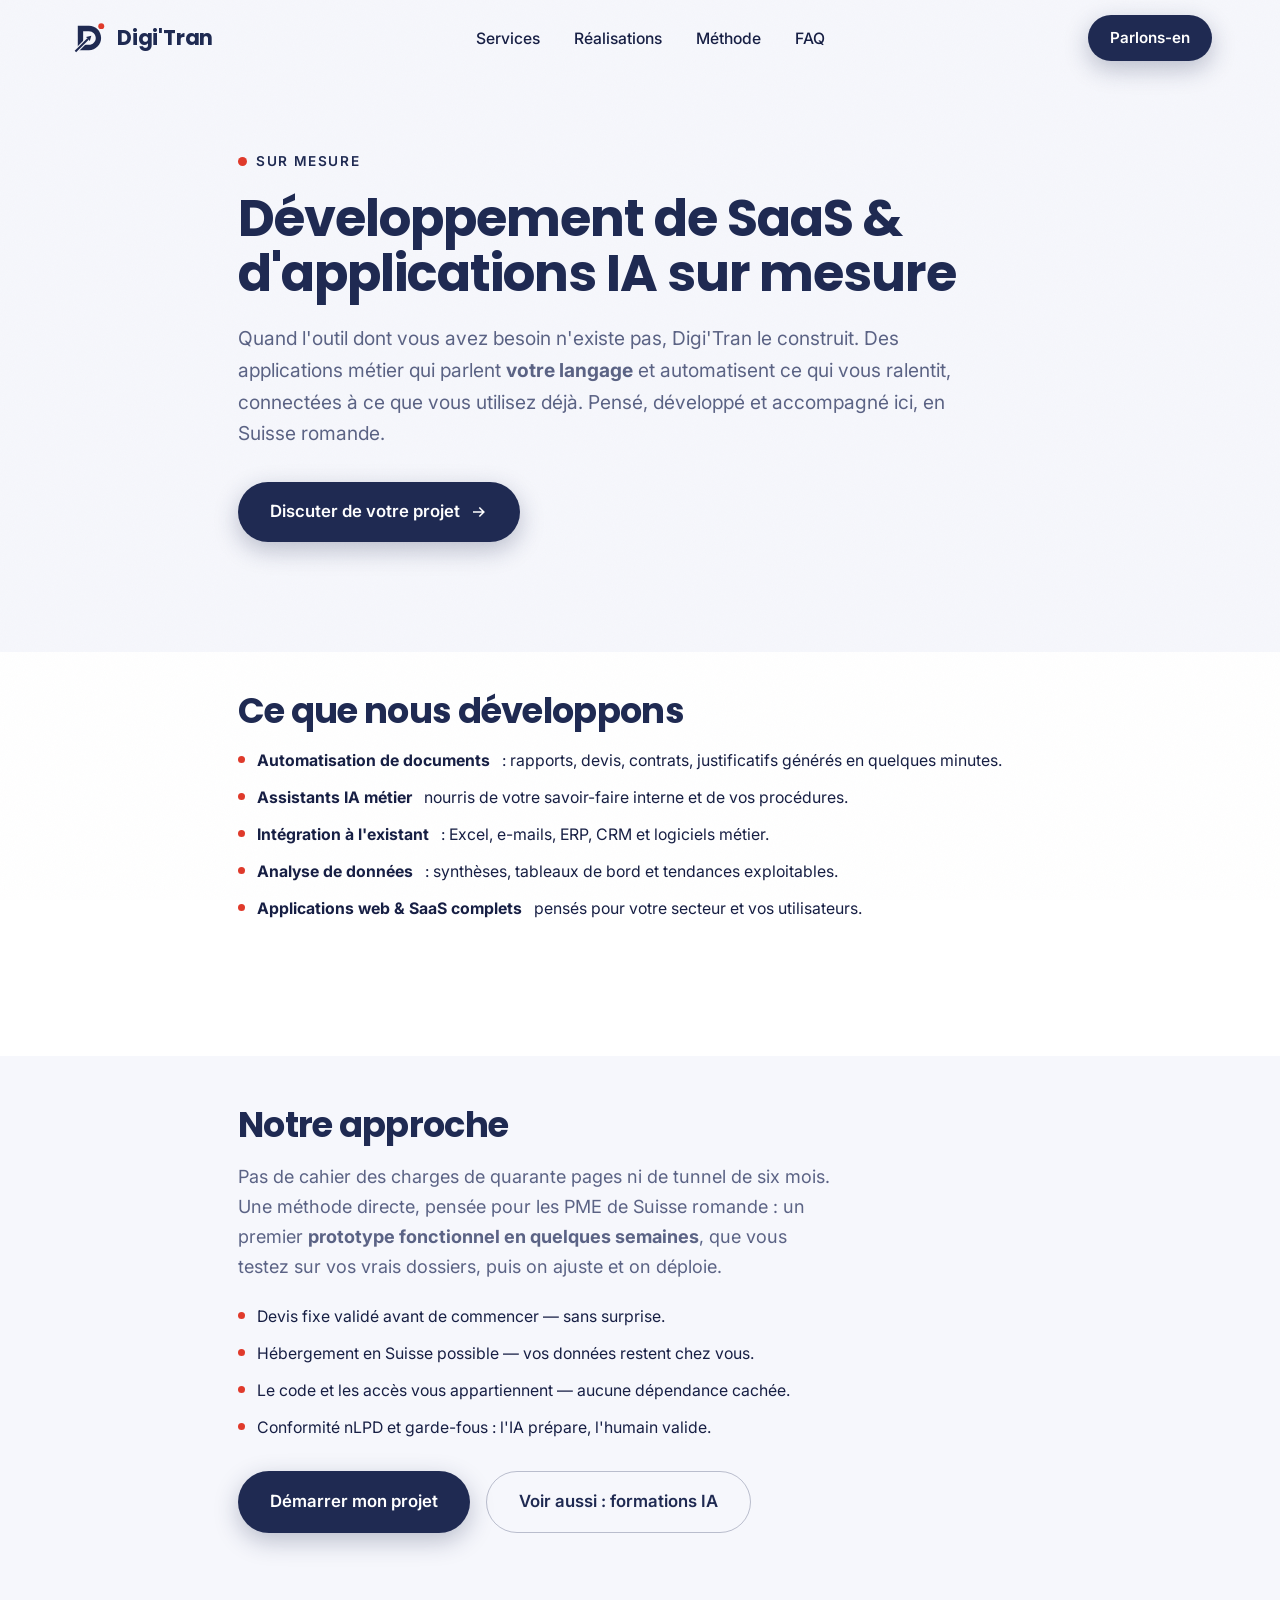
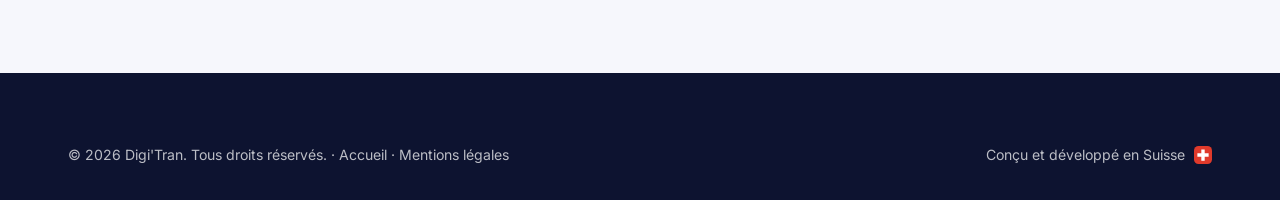
==== developpement-saas-sur-mesure.html @ 49a5f1a1 "Pages SEO dédiées + maillage interne + LinkedIn - Page "Formation IA en entreprise" (ciblée Suisse r" ====
<!DOCTYPE html>
<html lang="fr-CH">
<head>
  <meta charset="UTF-8">
  <meta name="viewport" content="width=device-width, initial-scale=1.0">
  <title>Développement de SaaS &amp; applications IA sur mesure — Digi'Tran, Suisse romande</title>
  <meta name="description" content="Développement d'applications et de SaaS sur mesure en Suisse romande : automatisation de documents, assistants IA métier, intégrations et analyse de données. Prototype en quelques semaines, devis fixe, hébergement en Suisse possible.">
  <meta name="keywords" content="développement SaaS sur mesure, application IA sur mesure, développement application Suisse romande, automatisation IA, assistant IA métier, logiciel sur mesure Genève Vaud Valais">
  <meta name="author" content="Digi'Tran">
  <meta name="robots" content="index, follow, max-image-preview:large">
  <link rel="canonical" href="https://digitran.ch/developpement-saas-sur-mesure.html">
  <link rel="alternate" hreflang="fr-ch" href="https://digitran.ch/developpement-saas-sur-mesure.html">
  <meta name="theme-color" content="#1F2A52">
  <meta name="geo.region" content="CH">
  <meta name="geo.placename" content="Suisse romande">
  <script>document.documentElement.classList.add('js');</script>

  <meta property="og:type" content="website">
  <meta property="og:site_name" content="Digi'Tran">
  <meta property="og:locale" content="fr_CH">
  <meta property="og:title" content="Développement de SaaS & applications IA sur mesure — Digi'Tran">
  <meta property="og:description" content="Applications métier et SaaS sur mesure : automatisation, assistants IA, intégrations. Prototype en quelques semaines, en Suisse romande.">
  <meta property="og:url" content="https://digitran.ch/developpement-saas-sur-mesure.html">
  <meta property="og:image" content="https://digitran.ch/og-image.png">
  <meta name="twitter:card" content="summary_large_image">

  <link rel="icon" type="image/svg+xml" href="favicon.svg">
  <link rel="preconnect" href="https://fonts.googleapis.com">
  <link rel="preconnect" href="https://fonts.gstatic.com" crossorigin>
  <link href="https://fonts.googleapis.com/css2?family=Poppins:wght@500;600;700;800&family=Inter:wght@400;500;600&display=swap" rel="stylesheet">
  <link rel="stylesheet" href="styles.css">

  <script type="application/ld+json">
  {
    "@context": "https://schema.org",
    "@type": "Service",
    "serviceType": "Développement d'applications et de SaaS sur mesure",
    "name": "Applications & SaaS sur mesure",
    "provider": { "@type": "ProfessionalService", "name": "Digi'Tran", "url": "https://digitran.ch" },
    "areaServed": ["Genève", "Vaud", "Valais", "Fribourg", "Neuchâtel", "Jura", "Suisse romande"],
    "description": "Développement d'applications métier et de SaaS sur mesure en Suisse romande : automatisation de documents, assistants IA, intégrations aux outils existants et analyse de données.",
    "url": "https://digitran.ch/developpement-saas-sur-mesure.html"
  }
  </script>
  <script type="application/ld+json">
  {
    "@context": "https://schema.org",
    "@type": "BreadcrumbList",
    "itemListElement": [
      { "@type": "ListItem", "position": 1, "name": "Accueil", "item": "https://digitran.ch/" },
      { "@type": "ListItem", "position": 2, "name": "Développement SaaS sur mesure", "item": "https://digitran.ch/developpement-saas-sur-mesure.html" }
    ]
  }
  </script>
</head>
<body>
  <a class="skip-link" href="#contenu">Aller au contenu</a>

  <header class="site-header scrolled" id="header">
    <nav class="nav container" aria-label="Navigation principale">
      <a class="brand" href="index.html" aria-label="Digi'Tran — accueil">
        <svg class="logo-mark" viewBox="0 0 512 512" aria-hidden="true" focusable="false">
          <defs><mask id="cut-nav"><rect width="512" height="512" fill="#fff"/><line x1="70" y1="468" x2="252" y2="286" stroke="#000" stroke-width="58"/></mask></defs>
          <path fill="currentColor" fill-rule="evenodd" mask="url(#cut-nav)" d="M132 92h150c90.6 0 164 73.4 164 164s-73.4 164-164 164H132V92zm72 72v184h78c50.8 0 92-41.2 92-92s-41.2-92-92-92h-78z"/>
          <line x1="100" y1="438" x2="269" y2="269" stroke="currentColor" stroke-width="27"/>
          <path fill="currentColor" d="M314 224 243 244l51 51z"/>
          <circle class="logo-dot" cx="448" cy="96" r="40" fill="#E03A2B"/>
        </svg>
        <span class="brand-name">Digi'Tran</span>
      </a>
      <ul class="nav-links">
        <li><a href="index.html#services">Services</a></li>
        <li><a href="index.html#realisations">Réalisations</a></li>
        <li><a href="index.html#methode">Méthode</a></li>
        <li><a href="index.html#faq">FAQ</a></li>
      </ul>
      <div class="nav-actions">
        <a class="btn btn-primary btn-nav magnetic" href="index.html#contact">Parlons-en</a>
      </div>
    </nav>
  </header>

  <main id="contenu">
    <section class="section" style="padding-top: calc(var(--header-h) + 70px);">
      <div class="container container-narrow">
        <p class="sec-label"><span class="dot"></span>Sur mesure</p>
        <h1 style="font-size: clamp(2.1rem, 5vw, 3.2rem); margin-bottom: 22px;">Développement de SaaS &amp;<br>d'applications IA sur mesure</h1>
        <p class="sec-intro" style="font-size: 1.2rem; max-width: 720px;">
          Quand l'outil dont vous avez besoin n'existe pas, Digi'Tran le construit. Des applications métier
          qui parlent <strong>votre langage</strong> et automatisent ce qui vous ralentit, connectées à ce que
          vous utilisez déjà. Pensé, développé et accompagné ici, en Suisse romande.
        </p>
        <div class="hero-ctas" style="margin: 32px 0 0;">
          <a class="btn btn-primary btn-lg magnetic" href="index.html#contact">
            Discuter de votre projet
            <svg viewBox="0 0 24 24" aria-hidden="true"><path fill="currentColor" d="M13.2 5.2 19.9 12l-6.7 6.8-1.5-1.4 4.3-4.4H4v-2h12l-4.3-4.4z"/></svg>
          </a>
        </div>
      </div>
    </section>

    <section class="section" style="background: var(--surface); padding-top: 40px;">
      <div class="container container-narrow">
        <h2 style="font-size: clamp(1.6rem, 3.5vw, 2.2rem); margin-bottom: 18px;">Ce que nous développons</h2>
        <ul class="service-list" style="font-size: 1.05rem;">
          <li><strong>Automatisation de documents</strong> : rapports, devis, contrats, justificatifs générés en quelques minutes.</li>
          <li><strong>Assistants IA métier</strong> nourris de votre savoir-faire interne et de vos procédures.</li>
          <li><strong>Intégration à l'existant</strong> : Excel, e-mails, ERP, CRM et logiciels métier.</li>
          <li><strong>Analyse de données</strong> : synthèses, tableaux de bord et tendances exploitables.</li>
          <li><strong>Applications web &amp; SaaS complets</strong> pensés pour votre secteur et vos utilisateurs.</li>
        </ul>
      </div>
    </section>

    <section class="section" style="padding-top: 50px;">
      <div class="container container-narrow">
        <h2 style="font-size: clamp(1.6rem, 3.5vw, 2.2rem); margin-bottom: 18px;">Notre approche</h2>
        <p class="sec-intro" style="margin-bottom: 22px;">
          Pas de cahier des charges de quarante pages ni de tunnel de six mois. Une méthode directe, pensée pour
          les PME de Suisse romande : un premier <strong>prototype fonctionnel en quelques semaines</strong>, que
          vous testez sur vos vrais dossiers, puis on ajuste et on déploie.
        </p>
        <ul class="service-list" style="font-size: 1.05rem;">
          <li>Devis fixe validé avant de commencer — sans surprise.</li>
          <li>Hébergement en Suisse possible — vos données restent chez vous.</li>
          <li>Le code et les accès vous appartiennent — aucune dépendance cachée.</li>
          <li>Conformité nLPD et garde-fous : l'IA prépare, l'humain valide.</li>
        </ul>
        <div class="hero-ctas" style="margin-top: 30px;">
          <a class="btn btn-primary btn-lg magnetic" href="index.html#contact">Démarrer mon projet</a>
          <a class="btn btn-ghost btn-lg magnetic" href="formation-ia-entreprise.html">Voir aussi : formations IA</a>
        </div>
      </div>
    </section>
  </main>

  <footer class="footer">
    <div class="container">
      <div class="footer-bottom" style="border:0; padding-top: 0;">
        <p>© 2026 Digi'Tran. Tous droits réservés. · <a href="index.html">Accueil</a> · <a href="mentions-legales.html">Mentions légales</a></p>
        <p class="footer-swiss">Conçu et développé en Suisse
          <svg class="swiss-cross" viewBox="0 0 32 32" aria-hidden="true"><rect width="32" height="32" rx="8" fill="#E03A2B"/><path fill="#fff" d="M13 6h6v7h7v6h-7v7h-6v-7H6v-6h7z"/></svg>
        </p>
      </div>
    </div>
  </footer>

  <script src="main.js" defer></script>
</body>
</html>
---- styles.css ----
/* ============================================================
   Digi'Tran — styles.css
   Palette issue du logo : marine #1F2A52 · rouge #E03A2B
   ============================================================ */

:root {
  --navy: #1F2A52;
  --navy-deep: #131B3D;
  --navy-darker: #0D1330;
  --ink: #171F44;
  --red: #E03A2B;
  --red-dark: #C53120;
  --red-soft: rgba(224, 58, 43, 0.09);
  --green: #169873;
  --bg: #F6F7FC;
  --surface: #FFFFFF;
  --line: #E3E7F3;
  --muted: #5B6385;
  --muted-light: rgba(255, 255, 255, 0.72);

  --font-head: 'Poppins', 'Segoe UI', 'Helvetica Neue', Arial, sans-serif;
  --font-body: 'Inter', 'Segoe UI', 'Helvetica Neue', Arial, sans-serif;

  --radius: 18px;
  --radius-lg: 26px;
  --shadow-sm: 0 2px 10px rgba(19, 27, 61, 0.06);
  --shadow-md: 0 14px 40px rgba(19, 27, 61, 0.10);
  --shadow-lg: 0 28px 70px rgba(19, 27, 61, 0.16);
  --ease-out: cubic-bezier(0.16, 1, 0.3, 1);
  --header-h: 76px;
}

/* ---------- Reset ---------- */
*, *::before, *::after { box-sizing: border-box; margin: 0; padding: 0; }

html {
  scroll-behavior: smooth;
  scroll-padding-top: calc(var(--header-h) + 14px);
  -webkit-text-size-adjust: 100%;
}

body {
  font-family: var(--font-body);
  font-size: 1.0625rem;
  line-height: 1.65;
  color: var(--ink);
  background: var(--bg);
  overflow-x: hidden;
}

html.js body:not(.is-loaded) { overflow: hidden; }

img, svg { display: block; max-width: 100%; }
ul, ol { list-style: none; }
a { color: inherit; text-decoration: none; }
button { font: inherit; color: inherit; background: none; border: 0; cursor: pointer; }

::selection { background: var(--navy); color: #fff; }

:focus-visible { outline: 2px solid var(--red); outline-offset: 3px; border-radius: 4px; }

h1, h2, h3 {
  font-family: var(--font-head);
  color: var(--navy);
  font-weight: 700;
  line-height: 1.08;
  letter-spacing: -0.02em;
}

.skip-link {
  position: fixed; top: -60px; left: 16px; z-index: 2000;
  background: var(--navy); color: #fff; padding: 10px 18px; border-radius: 10px;
  transition: top 0.25s;
}
.skip-link:focus { top: 12px; }

.container { width: 100%; max-width: 1200px; margin: 0 auto; padding: 0 28px; }
.container-narrow { max-width: 860px; }
.section { padding: 110px 0; position: relative; }

/* Grain léger pour un rendu premium */
body::before {
  content: ""; position: fixed; inset: 0; z-index: 9000; pointer-events: none;
  opacity: 0.028; mix-blend-mode: multiply;
  background-image: url("data:image/svg+xml,%3Csvg xmlns='http://www.w3.org/2000/svg' width='160' height='160'%3E%3Cfilter id='n'%3E%3CfeTurbulence type='fractalNoise' baseFrequency='0.9' numOctaves='2'/%3E%3C/filter%3E%3Crect width='160' height='160' filter='url(%23n)'/%3E%3C/svg%3E");
}

/* ============================================================
   Préloader
   ============================================================ */
.preloader {
  display: none;
  position: fixed; inset: 0; z-index: 1500;
  background: #fff;
  align-items: center; justify-content: center;
  color: var(--navy);
  transition: transform 0.7s var(--ease-out), opacity 0.5s ease;
}
html.js .preloader { display: flex; }
.preloader.done { transform: translateY(-100%); opacity: 0.4; pointer-events: none; }

.preloader-inner { display: flex; flex-direction: column; align-items: center; gap: 18px; }

.pre-logo { width: 110px; height: 110px; }
.pre-d { opacity: 0; animation: preFade 0.5s ease 0.1s forwards; }
.pre-arrow {
  stroke-dasharray: 245; stroke-dashoffset: 245;
  animation: preDraw 0.55s var(--ease-out) 0.4s forwards;
}
.pre-head { transform: scale(0); transform-origin: 280px 260px; animation: prePop 0.35s var(--ease-out) 0.82s forwards; }
.pre-dot { transform: translateY(-46px); opacity: 0; animation: preDrop 0.5s cubic-bezier(0.34, 1.56, 0.64, 1) 1s forwards; }

.pre-word {
  display: flex; overflow: hidden;
  font-family: var(--font-head); font-weight: 700; font-size: 1.7rem; color: var(--navy);
  letter-spacing: -0.01em;
}
.pre-word span { display: inline-block; transform: translateY(120%); animation: preRise 0.5s var(--ease-out) forwards; }
.pre-word span:nth-child(1) { animation-delay: 1.05s; }
.pre-word span:nth-child(2) { animation-delay: 1.09s; }
.pre-word span:nth-child(3) { animation-delay: 1.13s; }
.pre-word span:nth-child(4) { animation-delay: 1.17s; }
.pre-word span:nth-child(5) { animation-delay: 1.21s; }
.pre-word span:nth-child(6) { animation-delay: 1.25s; }
.pre-word span:nth-child(7) { animation-delay: 1.29s; }
.pre-word span:nth-child(8) { animation-delay: 1.33s; }
.pre-word span:nth-child(9) { animation-delay: 1.37s; }

@keyframes preFade { to { opacity: 1; } }
@keyframes preDraw { to { stroke-dashoffset: 0; } }
@keyframes prePop { to { transform: scale(1); } }
@keyframes preDrop { to { transform: translateY(0); opacity: 1; } }
@keyframes preRise { to { transform: translateY(0); } }

/* ============================================================
   Curseur personnalisé
   ============================================================ */
.cursor-dot, .cursor-ring { display: none; }

@media (hover: hover) and (pointer: fine) {
  .cursor-dot {
    display: block; position: fixed; z-index: 1600; pointer-events: none;
    width: 7px; height: 7px; border-radius: 50%;
    background: var(--red);
    transform: translate(-50%, -50%);
    opacity: 0;
  }
  .cursor-ring {
    display: block; position: fixed; z-index: 1599; pointer-events: none;
    width: 38px; height: 38px; border-radius: 50%;
    border: 1.5px solid rgba(31, 42, 82, 0.45);
    transform: translate(-50%, -50%);
    transition: width 0.25s ease, height 0.25s ease, border-color 0.25s ease, background-color 0.25s ease;
    opacity: 0;
  }
  body.cursor-on .cursor-dot, body.cursor-on .cursor-ring { opacity: 1; }
  body.cursor-hover .cursor-ring {
    width: 58px; height: 58px;
    border-color: rgba(224, 58, 43, 0.7);
    background: rgba(224, 58, 43, 0.06);
  }
}

/* ============================================================
   Barre de progression de défilement
   ============================================================ */
.scroll-progress {
  position: fixed; top: 0; left: 0; right: 0; height: 3px; z-index: 1400;
  background: transparent; pointer-events: none;
}
.scroll-progress span {
  display: block; height: 100%; width: 100%;
  background: linear-gradient(90deg, var(--navy), var(--red));
  transform: scaleX(0); transform-origin: left;
}

/* ============================================================
   Header
   ============================================================ */
.site-header {
  position: fixed; top: 0; left: 0; right: 0; z-index: 1300;
  transition: transform 0.4s var(--ease-out), background-color 0.3s ease, box-shadow 0.3s ease;
}
.site-header.hidden { transform: translateY(-110%); }
.site-header.scrolled {
  background: rgba(255, 255, 255, 0.82);
  -webkit-backdrop-filter: blur(14px);
  backdrop-filter: blur(14px);
  box-shadow: 0 1px 0 var(--line), var(--shadow-sm);
}

.nav { display: flex; align-items: center; justify-content: space-between; height: var(--header-h); }

.brand { display: inline-flex; align-items: center; gap: 11px; color: var(--navy); }
.logo-mark { width: 38px; height: 38px; flex: none; }
.brand-name {
  font-family: var(--font-head); font-weight: 700; font-size: 1.32rem; letter-spacing: -0.01em;
}
.brand:hover .logo-dot { animation: dotPulse 0.9s ease infinite; }
@keyframes dotPulse { 50% { transform: translateY(-16px); } }

.nav-links { display: flex; gap: 34px; }
.nav-links a {
  font-weight: 500; font-size: 0.98rem; color: var(--ink);
  position: relative; padding: 6px 0;
}
.nav-links a::after {
  content: ""; position: absolute; left: 0; bottom: 0; height: 2px; width: 100%;
  background: var(--red); transform: scaleX(0); transform-origin: right;
  transition: transform 0.35s var(--ease-out);
}
.nav-links a:hover::after { transform: scaleX(1); transform-origin: left; }

.nav-actions { display: flex; align-items: center; gap: 14px; }

.nav-burger {
  display: none; width: 44px; height: 44px; border-radius: 12px;
  flex-direction: column; align-items: center; justify-content: center; gap: 7px;
  background: var(--navy);
}
.nav-burger span {
  display: block; width: 20px; height: 2px; background: #fff; border-radius: 2px;
  transition: transform 0.35s var(--ease-out), opacity 0.2s;
}
html.menu-open .nav-burger span:nth-child(1) { transform: translateY(4.5px) rotate(45deg); }
html.menu-open .nav-burger span:nth-child(2) { transform: translateY(-4.5px) rotate(-45deg); }

/* ============================================================
   Menu mobile
   ============================================================ */
.mobile-menu {
  position: fixed; inset: 0; z-index: 1200;
  background: linear-gradient(160deg, var(--navy) 0%, var(--navy-darker) 100%);
  display: flex; align-items: center; justify-content: center; text-align: center;
  opacity: 0; visibility: hidden; transition: opacity 0.4s ease, visibility 0.4s;
}
html.menu-open .mobile-menu { opacity: 1; visibility: visible; }
html.menu-open { overflow: hidden; }
html.menu-open .site-header { background: transparent; box-shadow: none; -webkit-backdrop-filter: none; backdrop-filter: none; }
html.menu-open .brand { color: #fff; }

.mobile-menu ul { display: flex; flex-direction: column; gap: 10px; }
.mobile-menu li {
  opacity: 0; transform: translateY(24px);
  transition: opacity 0.45s ease, transform 0.45s var(--ease-out);
  transition-delay: calc(var(--i) * 60ms);
}
html.menu-open .mobile-menu li { opacity: 1; transform: none; }
.mobile-menu a {
  font-family: var(--font-head); font-size: 2rem; font-weight: 600; color: #fff;
  padding: 6px 12px; display: inline-block;
}
.mobile-menu a:hover { color: #FF6A5B; }
.mobile-menu-foot { margin-top: 38px; color: var(--muted-light); font-size: 0.95rem; }

/* ============================================================
   Boutons
   ============================================================ */
.btn {
  display: inline-flex; align-items: center; justify-content: center; gap: 10px;
  font-weight: 600; font-family: var(--font-body);
  border-radius: 999px; padding: 13px 26px; font-size: 1rem;
  transition: background-color 0.25s ease, color 0.25s ease, box-shadow 0.25s ease,
    border-color 0.25s ease, translate 0.3s var(--ease-out);
  will-change: translate;
}
.btn:active { scale: 0.97; }
.btn svg { width: 18px; height: 18px; transition: transform 0.3s var(--ease-out); }
.btn:hover svg { transform: translateX(4px); }

.btn-primary { background: var(--navy); color: #fff; box-shadow: 0 8px 24px rgba(31, 42, 82, 0.28); }
.btn-primary:hover { background: var(--red); box-shadow: 0 10px 30px rgba(224, 58, 43, 0.32); }

.btn-ghost { background: transparent; color: var(--navy); border: 1.5px solid rgba(31, 42, 82, 0.28); }
.btn-ghost:hover { border-color: var(--navy); background: rgba(31, 42, 82, 0.05); }

.btn-light { background: #fff; color: var(--navy); box-shadow: 0 10px 30px rgba(0, 0, 0, 0.22); }
.btn-light:hover { background: #FFE9E6; color: var(--red-dark); }

.btn-outline-light { border: 1.5px solid rgba(255, 255, 255, 0.45); color: #fff; }
.btn-outline-light:hover { background: rgba(255, 255, 255, 0.1); border-color: #fff; }

.btn-lg { padding: 16px 32px; font-size: 1.05rem; }
.btn-nav { padding: 10px 22px; font-size: 0.95rem; }

/* ============================================================
   Apparitions au scroll
   ============================================================ */
html.js .reveal {
  opacity: 0; transform: translateY(30px);
  transition: opacity 0.8s ease var(--d, 0s), transform 0.8s var(--ease-out) var(--d, 0s);
}
html.js .reveal.in { opacity: 1; transform: none; }

/* ============================================================
   Têtes de section
   ============================================================ */
.sec-head { max-width: 720px; margin-bottom: 64px; }
.sec-head h2 { font-size: clamp(2rem, 4.4vw, 3.1rem); margin-bottom: 18px; }
.sec-head h2 em { font-style: normal; color: var(--red); }
.sec-intro { color: var(--muted); font-size: 1.13rem; max-width: 600px; }

.sec-label {
  display: inline-flex; align-items: center; gap: 9px;
  font-weight: 600; font-size: 0.85rem; text-transform: uppercase; letter-spacing: 0.12em;
  color: var(--navy); margin-bottom: 18px;
}
.sec-label .dot { width: 9px; height: 9px; border-radius: 50%; background: var(--red); animation: blink 2.4s ease infinite; }
@keyframes blink { 50% { opacity: 0.35; transform: scale(0.8); } }

.sec-head-light h2, .sec-label-light, .sec-head-light .sec-label { color: #fff; }
.sec-head-light .sec-intro { color: var(--muted-light); }
.sec-head-light .sec-intro strong { color: #fff; }

/* ============================================================
   Hero
   ============================================================ */
.hero {
  position: relative; min-height: 100vh; min-height: 100svh;
  display: flex; align-items: center;
  padding: calc(var(--header-h) + 40px) 0 80px;
  overflow: hidden;
}

.hero-bg { position: absolute; inset: 0; pointer-events: none; }
.hero-grid {
  position: absolute; inset: 0;
  background-image:
    linear-gradient(rgba(31, 42, 82, 0.05) 1px, transparent 1px),
    linear-gradient(90deg, rgba(31, 42, 82, 0.05) 1px, transparent 1px);
  background-size: 56px 56px;
  -webkit-mask-image: radial-gradient(ellipse 90% 70% at 50% 30%, #000 30%, transparent 75%);
  mask-image: radial-gradient(ellipse 90% 70% at 50% 30%, #000 30%, transparent 75%);
}

.orb { position: absolute; border-radius: 50%; filter: blur(70px); }
.orb-navy {
  width: 560px; height: 560px; top: -180px; right: -140px;
  background: radial-gradient(circle, rgba(31, 42, 82, 0.20), transparent 65%);
  animation: drift 22s ease-in-out infinite alternate;
}
.orb-red {
  width: 420px; height: 420px; bottom: -140px; left: -120px;
  background: radial-gradient(circle, rgba(224, 58, 43, 0.16), transparent 65%);
  animation: drift 26s ease-in-out infinite alternate-reverse;
}
.orb-blue {
  width: 340px; height: 340px; top: 30%; left: 38%;
  background: radial-gradient(circle, rgba(78, 105, 192, 0.13), transparent 65%);
  animation: drift 19s ease-in-out infinite alternate;
}
@keyframes drift {
  from { transform: translate(0, 0) scale(1); }
  to { transform: translate(60px, 40px) scale(1.12); }
}

.hero-inner {
  position: relative;
  display: grid; grid-template-columns: minmax(0, 1.08fr) minmax(0, 0.92fr); gap: 56px; align-items: center;
}
.hero-copy { min-width: 0; }

.hero-badge {
  display: inline-flex; align-items: center; gap: 10px;
  background: #fff; border: 1px solid var(--line); border-radius: 999px;
  padding: 8px 16px; font-weight: 600; font-size: 0.92rem; color: var(--navy);
  box-shadow: var(--shadow-sm); margin-bottom: 26px;
}
.swiss-cross { width: 20px; height: 20px; flex: none; }

.hero-title {
  font-size: clamp(2.3rem, 4.9vw, 3.6rem);
  margin-bottom: 26px;
}
.hero-title .line { display: block; overflow: hidden; padding-bottom: 0.12em; margin-bottom: -0.12em; }
.hero-title .line > span { display: inline-block; }
html.js .hero-title .line > span {
  transform: translateY(115%);
  transition: transform 1s var(--ease-out);
}
html.js body.is-loaded .hero-title .line:nth-child(1) > span { transform: none; transition-delay: 0.1s; }
html.js body.is-loaded .hero-title .line:nth-child(2) > span { transform: none; transition-delay: 0.24s; }
html.js body.is-loaded .hero-title .line:nth-child(3) > span { transform: none; transition-delay: 0.38s; }

.swap-wrap { display: inline-block; overflow: hidden; vertical-align: bottom; max-width: 100%; }
.swap-word {
  display: inline-block; white-space: nowrap;
  color: var(--red); padding-bottom: 2px;
  border-bottom: 4px solid var(--red);
  transition: transform 0.45s var(--ease-out), opacity 0.4s ease;
}
.swap-word.swap-out { transform: translateY(-115%); opacity: 0; }
.swap-word.swap-prep { transform: translateY(115%); opacity: 0; transition: none; }

.hero-sub { color: var(--muted); font-size: 1.16rem; max-width: 540px; margin-bottom: 36px; }

.hero-ctas { display: flex; flex-wrap: wrap; gap: 16px; margin-bottom: 30px; }

.hero-trust { display: flex; flex-wrap: wrap; gap: 8px 26px; color: var(--muted); font-size: 0.95rem; }
.hero-trust li { display: flex; align-items: center; gap: 9px; }
.hero-trust li::before {
  content: ""; width: 7px; height: 7px; border-radius: 50%; background: var(--green); flex: none;
}
.hero-trust-light { color: var(--muted-light); justify-content: center; margin-top: 30px; }

/* --- Visuel hero : cartes flottantes --- */
.hero-visual { position: relative; height: 560px; }

.float-card {
  position: absolute;
  background: rgba(255, 255, 255, 0.9);
  -webkit-backdrop-filter: blur(8px);
  backdrop-filter: blur(8px);
  border: 1px solid var(--line);
  border-radius: var(--radius);
  box-shadow: var(--shadow-md);
  padding: 20px;
  transform: translate3d(calc(var(--mx, 0) * var(--d, 16) * 1px), calc(var(--my, 0) * var(--d, 16) * 1px), 0);
  animation: floaty 7s ease-in-out infinite alternate;
}
.float-chip {
  position: absolute;
  display: inline-flex; align-items: center; gap: 9px;
  background: var(--navy); color: #fff;
  border-radius: 999px; padding: 10px 18px;
  font-weight: 600; font-size: 0.9rem;
  box-shadow: 0 12px 30px rgba(19, 27, 61, 0.25);
  transform: translate3d(calc(var(--mx, 0) * var(--d, 30) * 1px), calc(var(--my, 0) * var(--d, 30) * 1px), 0);
  animation: floaty 6s ease-in-out infinite alternate;
}
.float-chip .swiss-cross { width: 17px; height: 17px; }
@keyframes floaty { from { translate: 0 -7px; } to { translate: 0 9px; } }

html.js .float-card, html.js .float-chip { opacity: 0; }
html.js body.is-loaded .float-card, html.js body.is-loaded .float-chip {
  opacity: 1; transition: opacity 0.7s ease;
}
html.js body.is-loaded .card-doc { transition-delay: 0.55s; }
html.js body.is-loaded .card-chat { transition-delay: 0.75s; }
html.js body.is-loaded .card-plan { transition-delay: 0.95s; }
html.js body.is-loaded .chip-a { transition-delay: 1.1s; }
html.js body.is-loaded .chip-b { transition-delay: 1.22s; }
html.js body.is-loaded .chip-c { transition-delay: 1.34s; }

.card-doc { top: 4%; left: 2%; width: 300px; z-index: 2; animation-delay: 0.3s; }
.card-chat { top: 42%; right: 0; width: 295px; z-index: 3; animation-delay: 1.1s; }
.card-plan { bottom: 0; left: 8%; width: 285px; z-index: 2; animation-delay: 1.8s; }
.chip-a { top: 1%; right: 9%; animation-delay: 0.6s; }
.chip-b { top: 52%; left: -3%; z-index: 4; animation-delay: 1.4s; }
.chip-c { bottom: 9%; right: 5%; animation-delay: 2.1s; }

.fc-head { margin-bottom: 12px; }
.fc-pill {
  display: inline-block; border-radius: 999px; padding: 4px 12px;
  font-size: 0.78rem; font-weight: 600;
}
.fc-pill-navy { background: rgba(31, 42, 82, 0.08); color: var(--navy); }
.fc-pill-red { background: var(--red-soft); color: var(--red-dark); }

.fc-title { font-weight: 600; color: var(--navy); font-size: 0.98rem; margin-bottom: 12px; }

.fc-bar { height: 7px; border-radius: 99px; background: var(--line); overflow: hidden; margin-bottom: 14px; }
.fc-bar span {
  display: block; height: 100%; width: 40%;
  border-radius: 99px;
  background: linear-gradient(90deg, var(--navy), var(--red));
  animation: barfill 3.2s var(--ease-out) infinite;
}
@keyframes barfill {
  0% { width: 8%; }
  70% { width: 96%; }
  100% { width: 96%; }
}

.fc-checks { display: grid; gap: 7px; font-size: 0.86rem; color: var(--muted); }
.fc-checks li { display: flex; align-items: center; gap: 9px; }
.fc-checks li::before {
  content: "✓"; flex: none;
  width: 17px; height: 17px; border-radius: 50%;
  background: rgba(22, 152, 115, 0.13); color: var(--green);
  font-size: 0.66rem; font-weight: 700;
  display: inline-flex; align-items: center; justify-content: center;
}

.fc-q { font-size: 0.92rem; color: var(--ink); font-style: italic; margin-bottom: 14px; }
.fc-a {
  display: flex; align-items: center; gap: 10px;
  background: rgba(31, 42, 82, 0.06); border-radius: 12px; padding: 11px 14px;
  font-size: 0.88rem; font-weight: 500; color: var(--navy);
}
.fc-spark {
  width: 9px; height: 9px; border-radius: 50%; background: var(--red); flex: none;
  animation: blink 1.6s ease infinite;
}

.fc-matches { display: grid; gap: 8px; font-size: 0.86rem; color: var(--ink); margin-bottom: 12px; }
.fc-matches b { color: var(--navy); margin-right: 6px; font-weight: 600; }
.fc-ok { font-size: 0.84rem; font-weight: 600; color: var(--green); }

.scroll-hint {
  position: absolute; bottom: 26px; left: 50%; transform: translateX(-50%);
  opacity: 0.65; transition: opacity 0.3s;
}
.scroll-hint:hover { opacity: 1; }
.mouse {
  display: block; width: 26px; height: 42px;
  border: 2px solid var(--navy); border-radius: 99px; position: relative;
}
.mouse span {
  position: absolute; top: 7px; left: 50%; margin-left: -2px;
  width: 4px; height: 8px; border-radius: 99px; background: var(--red);
  animation: wheel 1.8s ease infinite;
}
@keyframes wheel { 55% { transform: translateY(13px); opacity: 0; } 56% { transform: none; opacity: 0; } 100% { opacity: 1; } }

/* ============================================================
   Marquee
   ============================================================ */
.marquee {
  background: var(--navy); color: #fff;
  padding: 17px 0; overflow: hidden;
  transform: rotate(-1deg) scale(1.02);
  border-top: 1px solid rgba(255, 255, 255, 0.08);
  border-bottom: 1px solid rgba(255, 255, 255, 0.08);
}
.marquee-track { display: flex; width: max-content; animation: scrollX 30s linear infinite; }
.marquee:hover .marquee-track { animation-play-state: paused; }
.marquee-group { display: flex; align-items: center; flex: none; }
.marquee-group span {
  font-family: var(--font-head); font-weight: 600; font-size: 1.02rem;
  letter-spacing: 0.02em; white-space: nowrap; padding: 0 26px;
}
.marquee-group i { width: 8px; height: 8px; border-radius: 50%; background: var(--red); flex: none; }
@keyframes scrollX { to { transform: translateX(-50%); } }

/* ============================================================
   Chiffres
   ============================================================ */
.stats { background: var(--bg); }

.stats-grid {
  display: grid; grid-template-columns: repeat(4, 1fr); gap: 22px;
}
.stat-card {
  background: var(--surface); border: 1px solid var(--line); border-radius: var(--radius-lg);
  padding: 34px 28px; position: relative; overflow: hidden;
  transition: box-shadow 0.35s ease, border-color 0.35s ease, translate 0.35s var(--ease-out);
}
.stat-card::after {
  content: ""; position: absolute; top: 0; left: 0; right: 0; height: 4px;
  background: linear-gradient(90deg, var(--red), var(--navy));
  transform: scaleX(0); transform-origin: left; transition: transform 0.45s var(--ease-out);
}
.stat-card:hover { translate: 0 -6px; box-shadow: var(--shadow-md); border-color: transparent; }
.stat-card:hover::after { transform: scaleX(1); }

.stat-num {
  font-family: var(--font-head); font-weight: 700;
  font-size: clamp(1.6rem, 2.4vw, 2.15rem); color: var(--navy);
  letter-spacing: -0.02em; line-height: 1; margin-bottom: 14px;
  white-space: nowrap;
}
.stat-desc { color: var(--muted); font-size: 0.98rem; line-height: 1.5; }

.stats-sources {
  margin-top: 34px; font-size: 0.85rem; color: var(--muted); max-width: 760px;
}

/* ============================================================
   Services
   ============================================================ */
.services { background: var(--surface); }

.services-grid { display: grid; grid-template-columns: 1fr 1fr; gap: 26px; }

.service-card {
  background: var(--bg); border: 1px solid var(--line); border-radius: var(--radius-lg);
  padding: 42px 38px; position: relative;
  transition: box-shadow 0.4s ease, translate 0.4s var(--ease-out), border-color 0.4s ease,
    transform 0.3s ease-out;
}
.service-card:hover { translate: 0 -8px; box-shadow: var(--shadow-lg); border-color: rgba(31, 42, 82, 0.16); }

.service-icon {
  width: 58px; height: 58px; border-radius: 16px;
  background: var(--navy); color: #fff;
  display: flex; align-items: center; justify-content: center;
  margin-bottom: 24px;
  transition: background-color 0.35s ease, transform 0.35s var(--ease-out);
}
.service-icon svg { width: 28px; height: 28px; }
.service-card:hover .service-icon { background: var(--red); transform: rotate(-6deg) scale(1.06); }

.service-kicker {
  font-size: 0.84rem; font-weight: 600; text-transform: uppercase; letter-spacing: 0.1em;
  color: var(--red); margin-bottom: 8px;
}
.service-card h3 { font-size: 1.65rem; margin-bottom: 14px; }
.service-desc { color: var(--muted); margin-bottom: 22px; }

.service-list { display: grid; gap: 11px; margin-bottom: 24px; }
.service-list li { display: flex; gap: 12px; align-items: flex-start; font-size: 0.99rem; }
.service-list li::before {
  content: ""; flex: none; margin-top: 8px;
  width: 7px; height: 7px; border-radius: 50%; background: var(--red);
}

.service-meta {
  font-size: 0.9rem; font-weight: 600; color: var(--navy);
  background: rgba(31, 42, 82, 0.06); border-radius: 10px;
  display: inline-block; padding: 8px 14px; margin-bottom: 26px;
}

.service-cta {
  display: inline-flex; align-items: center; gap: 9px;
  font-weight: 600; color: var(--navy);
}
.service-cta svg { width: 18px; height: 18px; transition: transform 0.3s var(--ease-out); }
.service-cta:hover { color: var(--red); }
.service-cta:hover svg { transform: translateX(5px); }

/* ============================================================
   Réalisations
   ============================================================ */
.works { background: var(--bg); }

.works-grid { display: grid; grid-template-columns: 1fr 1fr; gap: 26px; }

.work-card {
  background: var(--surface); border: 1px solid var(--line); border-radius: var(--radius-lg);
  overflow: hidden; display: flex; flex-direction: column;
  transition: box-shadow 0.4s ease, translate 0.4s var(--ease-out), transform 0.3s ease-out;
}
.work-card:hover { translate: 0 -8px; box-shadow: var(--shadow-lg); }

.work-visual {
  padding: 34px 34px 0; height: 250px; overflow: hidden; position: relative;
}
.work-visual-leso { background: linear-gradient(150deg, #E8ECFA 0%, #D7DEF4 100%); }
.work-visual-foot { background: linear-gradient(150deg, #FBE9E5 0%, #F6D8D2 100%); }

.mock-window {
  background: #fff; border-radius: 14px 14px 0 0;
  box-shadow: 0 18px 50px rgba(19, 27, 61, 0.16);
  padding: 16px 18px; height: 100%;
  transition: transform 0.5s var(--ease-out);
}
.work-card:hover .mock-window { transform: translateY(-9px); }

.mock-bar { display: flex; gap: 6px; margin-bottom: 13px; }
.mock-bar i { width: 9px; height: 9px; border-radius: 50%; background: var(--line); }
.mock-bar i:first-child { background: var(--red); }

.mock-title { font-weight: 600; font-size: 0.92rem; color: var(--navy); margin-bottom: 12px; }

.mock-line {
  height: 9px; border-radius: 99px; margin-bottom: 9px;
  background: linear-gradient(90deg, var(--line) 25%, #F0F2FA 45%, var(--line) 65%);
  background-size: 220% 100%;
  animation: shimmer 2.4s linear infinite;
}
.w80 { width: 80%; } .w60 { width: 60%; }
@keyframes shimmer { to { background-position: -120% 0; } }

.mock-checks { display: grid; gap: 7px; margin-top: 13px; font-size: 0.85rem; color: var(--muted); }
.mock-checks li { display: flex; align-items: center; gap: 9px; }
.mock-checks li::before {
  content: "✓"; flex: none;
  width: 16px; height: 16px; border-radius: 50%;
  background: rgba(22, 152, 115, 0.13); color: var(--green);
  font-size: 0.62rem; font-weight: 700;
  display: inline-flex; align-items: center; justify-content: center;
}

.mock-matches { display: grid; gap: 8px; font-size: 0.85rem; color: var(--ink); }
.mock-matches li { display: flex; align-items: center; gap: 10px; }
.mock-matches b { color: var(--navy); font-weight: 600; }
.mock-matches span {
  background: rgba(31, 42, 82, 0.07); color: var(--navy);
  font-size: 0.72rem; font-weight: 600; border-radius: 99px; padding: 2px 9px;
}
.mock-badge {
  margin-top: 13px; display: inline-block;
  background: rgba(22, 152, 115, 0.12); color: var(--green);
  font-size: 0.8rem; font-weight: 600; border-radius: 99px; padding: 5px 12px;
}

.work-body { padding: 28px 34px 34px; }
.work-tags { display: flex; flex-wrap: wrap; gap: 8px; margin-bottom: 14px; }
.work-tags span {
  font-size: 0.78rem; font-weight: 600; color: var(--navy);
  background: rgba(31, 42, 82, 0.07); border-radius: 99px; padding: 5px 13px;
}
.work-body h3 { font-size: 1.5rem; margin-bottom: 10px; }
.work-body p { color: var(--muted); font-size: 1rem; }

.work-card-cta {
  grid-column: 1 / -1;
  border: 2px dashed rgba(31, 42, 82, 0.25); background: transparent;
  align-items: center; justify-content: center; text-align: center;
  padding: 52px 30px;
  transition: border-color 0.35s ease, background-color 0.35s ease, translate 0.4s var(--ease-out), box-shadow 0.4s ease;
}
.work-card-cta:hover { border-color: var(--red); background: #fff; }
.work-cta-inner { max-width: 460px; display: grid; justify-items: center; gap: 10px; }
.work-plus {
  font-family: var(--font-head); font-size: 2.6rem; font-weight: 600; line-height: 1;
  color: var(--red); transition: transform 0.4s var(--ease-out);
}
.work-card-cta:hover .work-plus { transform: rotate(90deg) scale(1.15); }
.work-card-cta h3 { font-size: 1.45rem; }
.work-card-cta p { color: var(--muted); }

/* ============================================================
   Méthode
   ============================================================ */
.method { background: var(--surface); }

.method-track { position: relative; }
.method-line {
  position: absolute; top: 23px; left: 0; right: 0; height: 2px;
  background: var(--line); border-radius: 2px;
}
.method-line span {
  display: block; height: 100%; width: 100%;
  background: linear-gradient(90deg, var(--navy), var(--red));
  transform: scaleX(0); transform-origin: left;
  transition: transform 0.2s linear;
}

.method-steps { display: grid; grid-template-columns: repeat(4, 1fr); gap: 30px; }
.method-step { position: relative; padding-top: 64px; }
.method-step::before {
  content: ""; position: absolute; top: 16px; left: 0;
  width: 15px; height: 15px; border-radius: 50%;
  background: #fff; border: 3px solid var(--navy);
}
.method-step:hover::before { border-color: var(--red); transform: scale(1.2); transition: 0.3s; }

.step-num {
  font-family: var(--font-head); font-weight: 700; font-size: 0.95rem;
  color: var(--red); display: block; margin-bottom: 8px; letter-spacing: 0.06em;
}
.method-step h3 { font-size: 1.32rem; margin-bottom: 10px; }
.method-step p { color: var(--muted); font-size: 0.99rem; }

/* ============================================================
   Confiance
   ============================================================ */
.trust {
  background: linear-gradient(165deg, var(--navy) 0%, var(--navy-darker) 90%);
  color: #fff; overflow: hidden;
}
.trust-bg { position: absolute; inset: 0; pointer-events: none; }
.trust-cross {
  position: absolute; top: -90px; right: -70px;
  width: 420px; height: 420px; color: rgba(255, 255, 255, 0.045);
  animation: floaty 9s ease-in-out infinite alternate;
}
.orb-red-soft {
  position: absolute; width: 480px; height: 480px; bottom: -200px; left: -140px;
  background: radial-gradient(circle, rgba(224, 58, 43, 0.22), transparent 65%);
  filter: blur(70px);
  animation: drift 24s ease-in-out infinite alternate;
}

.trust-grid { display: grid; grid-template-columns: repeat(3, 1fr); gap: 22px; position: relative; }

.trust-card {
  background: rgba(255, 255, 255, 0.05);
  border: 1px solid rgba(255, 255, 255, 0.1);
  border-radius: var(--radius-lg); padding: 30px 28px;
  -webkit-backdrop-filter: blur(6px);
  backdrop-filter: blur(6px);
  transition: background-color 0.35s ease, border-color 0.35s ease, translate 0.35s var(--ease-out);
}
.trust-card:hover {
  background: rgba(255, 255, 255, 0.09);
  border-color: rgba(224, 58, 43, 0.55);
  translate: 0 -6px;
}
.trust-card svg { width: 30px; height: 30px; margin-bottom: 18px; color: #FF7A6C; }
.trust-card .swiss-cross { width: 30px; height: 30px; }
.trust-card h3 { color: #fff; font-size: 1.18rem; margin-bottom: 10px; }
.trust-card p { color: var(--muted-light); font-size: 0.97rem; }

.trust-note { margin-top: 30px; font-size: 0.85rem; color: rgba(255, 255, 255, 0.5); position: relative; }

/* ============================================================
   FAQ
   ============================================================ */
.faq { background: var(--bg); }

.faq-list { display: grid; gap: 14px; }

.faq-item {
  background: var(--surface); border: 1px solid var(--line); border-radius: var(--radius);
  overflow: hidden; transition: box-shadow 0.3s ease, border-color 0.3s ease;
}
.faq-item:hover { box-shadow: var(--shadow-sm); }
.faq-item.open { border-color: rgba(31, 42, 82, 0.25); box-shadow: var(--shadow-md); }

.faq-q {
  width: 100%; display: flex; align-items: center; justify-content: space-between; gap: 18px;
  text-align: left; padding: 22px 26px;
  font-weight: 600; font-size: 1.07rem; color: var(--navy); font-family: var(--font-head);
}

.faq-icon { position: relative; flex: none; width: 18px; height: 18px; transition: transform 0.4s var(--ease-out); }
.faq-icon::before, .faq-icon::after {
  content: ""; position: absolute; background: var(--red); border-radius: 2px;
  transition: transform 0.4s var(--ease-out);
}
.faq-icon::before { top: 8px; left: 0; width: 18px; height: 2px; }
.faq-icon::after { top: 0; left: 8px; width: 2px; height: 18px; }
.faq-item.open .faq-icon { transform: rotate(90deg); }
.faq-item.open .faq-icon::after { transform: scaleY(0); }

.faq-a {
  display: grid; grid-template-rows: 0fr;
  transition: grid-template-rows 0.5s var(--ease-out);
}
.faq-item.open .faq-a { grid-template-rows: 1fr; }
.faq-a-inner { overflow: hidden; }
.faq-a-inner p { padding: 0 26px 24px; color: var(--muted); }

/* ============================================================
   Contact
   ============================================================ */
.contact {
  background: linear-gradient(160deg, var(--navy) 0%, var(--navy-darker) 100%);
  color: #fff; overflow: hidden; text-align: center;
}
.contact-bg { position: absolute; inset: 0; pointer-events: none; }
.contact-bg .hero-grid {
  background-image:
    linear-gradient(rgba(255, 255, 255, 0.05) 1px, transparent 1px),
    linear-gradient(90deg, rgba(255, 255, 255, 0.05) 1px, transparent 1px);
}
.contact-bg .orb-red-soft { left: auto; right: -160px; top: -180px; bottom: auto; }

.contact-inner { position: relative; max-width: 760px; margin: 0 auto; }
.contact-inner .sec-label { color: #fff; justify-content: center; display: inline-flex; }
.contact h2 { color: #fff; font-size: clamp(2.1rem, 4.8vw, 3.4rem); margin-bottom: 22px; }
.contact-sub { color: var(--muted-light); font-size: 1.14rem; max-width: 620px; margin: 0 auto 38px; }

.contact-actions { display: flex; flex-wrap: wrap; gap: 16px; justify-content: center; }

/* ============================================================
   Footer
   ============================================================ */
.footer { background: var(--navy-darker); color: var(--muted-light); padding: 70px 0 34px; }

.footer-grid {
  display: grid; grid-template-columns: 1.4fr 1fr 1fr; gap: 44px;
  padding-bottom: 44px; border-bottom: 1px solid rgba(255, 255, 255, 0.1);
}
.brand-light { color: #fff; }
.footer-brand p { margin-top: 18px; font-size: 0.98rem; max-width: 320px; }

.footer-title {
  font-family: var(--font-head); font-weight: 600; color: #fff;
  margin-bottom: 16px; font-size: 1.02rem;
}
.footer-nav ul, .footer-contact ul { display: grid; gap: 10px; font-size: 0.97rem; }
.footer a { transition: color 0.25s; }
.footer a:hover { color: #FF7A6C; }

.footer-bottom {
  display: flex; flex-wrap: wrap; gap: 14px; align-items: center; justify-content: space-between;
  padding-top: 28px; font-size: 0.88rem;
}
.footer-swiss { display: inline-flex; align-items: center; gap: 9px; }
.footer-swiss .swiss-cross { width: 18px; height: 18px; }

/* ============================================================
   Assistant de contact (wizard)
   ============================================================ */
.wizard {
  position: fixed; inset: 0; z-index: 1800;
  display: flex; align-items: center; justify-content: center;
  padding: 24px;
  visibility: hidden; opacity: 0;
  transition: opacity 0.35s ease, visibility 0.35s;
}
.wizard.open { visibility: visible; opacity: 1; }
html.wiz-open { overflow: hidden; }

.wiz-overlay {
  position: absolute; inset: 0;
  background: rgba(9, 13, 33, 0.55);
  -webkit-backdrop-filter: blur(6px); backdrop-filter: blur(6px);
}

.wiz-panel {
  position: relative; z-index: 1;
  display: grid; grid-template-columns: 300px 1fr; grid-template-rows: minmax(0, 1fr);
  width: 100%; max-width: 920px; height: min(660px, calc(100vh - 48px));
  background: var(--surface); border-radius: var(--radius-lg);
  box-shadow: 0 40px 120px rgba(9, 13, 33, 0.5);
  overflow: hidden;
  transform: translateY(26px) scale(0.97); opacity: 0;
  transition: transform 0.5s var(--ease-out), opacity 0.5s ease;
}
.wizard.open .wiz-panel { transform: none; opacity: 1; }

.wiz-close {
  position: absolute; top: 14px; right: 14px; z-index: 3;
  width: 40px; height: 40px; border-radius: 50%;
  display: inline-flex; align-items: center; justify-content: center;
  background: rgba(255, 255, 255, 0.14); color: #fff;
  transition: background-color 0.25s ease, transform 0.25s ease;
}
.wiz-close svg { width: 20px; height: 20px; }
.wiz-close:hover { background: rgba(255, 255, 255, 0.28); transform: rotate(90deg); }

/* --- Colonne latérale --- */
.wiz-aside {
  position: relative; overflow: hidden;
  background: linear-gradient(165deg, var(--navy) 0%, var(--navy-darker) 100%);
  color: #fff; padding: 38px 32px;
  display: flex; flex-direction: column;
}
.wiz-aside-glow {
  position: absolute; width: 320px; height: 320px; border-radius: 50%;
  bottom: -120px; left: -90px;
  background: radial-gradient(circle, rgba(224, 58, 43, 0.4), transparent 65%);
  filter: blur(60px);
}
.wiz-aside-logo { position: relative; width: 50px; height: 50px; color: #fff; margin-bottom: 22px; }
.wiz-aside-kicker {
  position: relative; font-size: 0.8rem; font-weight: 600; letter-spacing: 0.08em;
  text-transform: uppercase; color: #FF9A8E; margin-bottom: 10px;
}
.wiz-aside-title {
  position: relative; color: #fff; font-size: 1.5rem; line-height: 1.15; margin-bottom: 12px;
}
.wiz-aside-sub { position: relative; color: var(--muted-light); font-size: 0.98rem; }
.wiz-aside-list { position: relative; margin-top: auto; display: grid; gap: 11px; padding-top: 26px; }
.wiz-aside-list li { display: flex; align-items: center; gap: 10px; font-size: 0.95rem; color: rgba(255, 255, 255, 0.85); }
.wiz-aside-list li::before {
  content: "✓"; flex: none; width: 20px; height: 20px; border-radius: 50%;
  background: rgba(255, 255, 255, 0.12); color: #6FE0B6;
  font-size: 0.7rem; font-weight: 700;
  display: inline-flex; align-items: center; justify-content: center;
}

/* --- Colonne principale --- */
.wiz-main { display: flex; flex-direction: column; min-height: 0; overflow: hidden; }

.wiz-progress { height: 4px; background: var(--line); flex: none; }
.wiz-progress span {
  display: block; height: 100%; width: 0;
  background: linear-gradient(90deg, var(--navy), var(--red));
  border-radius: 0 4px 4px 0;
  transition: width 0.5s var(--ease-out);
}

.wiz-form { display: flex; flex-direction: column; min-height: 0; flex: 1; overflow: hidden; }

.wiz-step {
  flex: 1; overflow-y: auto;
  padding: 40px 44px 28px; border: 0; margin: 0; min-width: 0;
  display: none;
}
.wiz-step.active { display: block; animation: wizIn 0.45s var(--ease-out); }
@keyframes wizIn {
  from { opacity: 0; transform: translateX(22px); }
  to { opacity: 1; transform: none; }
}
.wiz-step.back-anim { animation: wizInBack 0.45s var(--ease-out); }
@keyframes wizInBack {
  from { opacity: 0; transform: translateX(-22px); }
  to { opacity: 1; transform: none; }
}

.wiz-step-kicker {
  font-size: 0.78rem; font-weight: 700; letter-spacing: 0.1em; text-transform: uppercase;
  color: var(--red); margin-bottom: 10px;
}
.wiz-step-title { font-size: clamp(1.4rem, 3vw, 1.85rem); margin-bottom: 8px; }
.wiz-step-hint { color: var(--muted); font-size: 1rem; margin-bottom: 24px; }

/* --- Cartes d'option --- */
.opt-grid { display: grid; gap: 14px; margin-top: 22px; }
.opt-grid-2 { grid-template-columns: 1fr 1fr; }
.opt-grid-3 { grid-template-columns: repeat(3, 1fr); }

.opt-card {
  position: relative; text-align: left;
  display: flex; flex-direction: column; gap: 7px;
  padding: 20px 18px; border-radius: var(--radius);
  background: var(--bg); border: 2px solid var(--line);
  transition: border-color 0.25s ease, background-color 0.25s ease,
    transform 0.3s var(--ease-out), box-shadow 0.3s ease;
}
.opt-card:hover { transform: translateY(-4px); box-shadow: var(--shadow-md); border-color: rgba(31, 42, 82, 0.25); }
.opt-card.selected { border-color: var(--red); background: var(--red-soft); }
.opt-card.selected::after {
  content: "✓"; position: absolute; top: 12px; right: 12px;
  width: 24px; height: 24px; border-radius: 50%;
  background: var(--red); color: #fff; font-size: 0.78rem; font-weight: 700;
  display: inline-flex; align-items: center; justify-content: center;
  animation: wizPop 0.3s var(--ease-out);
}
@keyframes wizPop { from { transform: scale(0); } to { transform: scale(1); } }

.opt-card-lg { padding: 30px 26px; gap: 10px; }
.opt-card-sm { padding: 18px 16px; gap: 6px; }

.opt-ico {
  width: 46px; height: 46px; border-radius: 13px; margin-bottom: 6px;
  background: var(--navy); color: #fff;
  display: inline-flex; align-items: center; justify-content: center;
  transition: background-color 0.25s ease;
}
.opt-ico svg { width: 24px; height: 24px; }
.opt-ico-sm { width: 38px; height: 38px; border-radius: 11px; }
.opt-ico-sm svg { width: 20px; height: 20px; }
.opt-card:hover .opt-ico, .opt-card.selected .opt-ico { background: var(--red); }

.opt-tag {
  align-self: flex-start;
  font-size: 0.7rem; font-weight: 700; text-transform: uppercase; letter-spacing: 0.06em;
  color: var(--navy); background: rgba(31, 42, 82, 0.08);
  border-radius: 99px; padding: 3px 10px; margin-bottom: 4px;
}
.opt-tag-pop { color: #fff; background: var(--red); }
.opt-h { font-family: var(--font-head); font-weight: 700; font-size: 1.1rem; color: var(--navy); letter-spacing: -0.01em; }
.opt-card-lg .opt-h { font-size: 1.28rem; }
.opt-p { color: var(--muted); font-size: 0.92rem; line-height: 1.45; }
.opt-go {
  display: inline-flex; align-items: center; gap: 7px; margin-top: 8px;
  font-weight: 600; font-size: 0.95rem; color: var(--red);
}
.opt-go svg { width: 17px; height: 17px; transition: transform 0.3s var(--ease-out); }
.opt-card-lg:hover .opt-go svg { transform: translateX(5px); }

/* --- Chips --- */
.chip-row { display: flex; flex-wrap: wrap; gap: 10px; }
.chip-row-wrap { gap: 10px; }
.chip-opt {
  padding: 11px 18px; border-radius: 999px;
  background: var(--bg); border: 2px solid var(--line);
  font-weight: 600; font-size: 0.95rem; color: var(--ink);
  transition: border-color 0.2s ease, background-color 0.2s ease, color 0.2s ease, transform 0.2s var(--ease-out);
}
.chip-opt:hover { transform: translateY(-2px); border-color: rgba(31, 42, 82, 0.3); }
.chip-opt.selected { border-color: var(--red); background: var(--red); color: #fff; }

/* --- Champs --- */
.wiz-field { margin-bottom: 18px; }
.wiz-grid-2 { display: grid; grid-template-columns: 1fr 1fr; gap: 14px 16px; }
.wiz-label { display: block; font-weight: 600; font-size: 0.92rem; color: var(--navy); margin-bottom: 8px; }
.wiz-opt { font-weight: 400; color: var(--muted); font-size: 0.85rem; }
.wiz-input {
  width: 100%; padding: 13px 15px;
  border: 2px solid var(--line); border-radius: 12px;
  font-family: var(--font-body); font-size: 1rem; color: var(--ink);
  background: var(--surface);
  transition: border-color 0.2s ease, box-shadow 0.2s ease;
}
.wiz-input::placeholder { color: #A6ADC8; }
.wiz-input:focus { outline: none; border-color: var(--navy); box-shadow: 0 0 0 4px rgba(31, 42, 82, 0.1); }
.wiz-textarea { resize: vertical; min-height: 84px; line-height: 1.5; }
.wiz-input.wiz-error { border-color: var(--red); box-shadow: 0 0 0 4px rgba(224, 58, 43, 0.12); }
.opt-grid.wiz-error, .chip-row.wiz-error { animation: wizShake 0.4s ease; }
@keyframes wizShake {
  10%, 90% { transform: translateX(-2px); }
  30%, 70% { transform: translateX(4px); }
  50% { transform: translateX(-5px); }
}

/* --- Actions --- */
.wiz-actions {
  flex: none; display: flex; align-items: center; gap: 12px;
  padding: 18px 44px; border-top: 1px solid var(--line); background: var(--surface);
}
.wiz-back {
  display: inline-flex; align-items: center; gap: 7px;
  font-weight: 600; font-size: 0.97rem; color: var(--muted);
  padding: 10px 6px; transition: color 0.2s ease;
}
.wiz-back svg { width: 19px; height: 19px; }
.wiz-back:hover { color: var(--navy); }
.wiz-next, .wiz-submit { margin-left: auto; }
.wiz-actions .btn svg { width: 18px; height: 18px; }

.wiz-back[hidden], .wiz-next[hidden], .wiz-submit[hidden], .wiz-actions[hidden] { display: none; }

/* --- Confirmation --- */
.wiz-success { text-align: center; display: none; padding-top: 56px; }
.wiz-success.active { display: flex; flex-direction: column; align-items: center; }
.wiz-success .wiz-success-text { max-width: 420px; margin: 0 auto 28px; }
.wiz-check { width: 92px; height: 92px; margin-bottom: 24px; }
.wiz-check svg { width: 100%; height: 100%; }
.wiz-check-c {
  stroke: var(--green); stroke-width: 3;
  stroke-dasharray: 151; stroke-dashoffset: 151;
  animation: wizCheckC 0.5s var(--ease-out) forwards;
}
.wiz-check-m {
  stroke: var(--green); stroke-width: 4; stroke-linecap: round; stroke-linejoin: round;
  stroke-dasharray: 48; stroke-dashoffset: 48;
  animation: wizCheckM 0.4s var(--ease-out) 0.45s forwards;
}
@keyframes wizCheckC { to { stroke-dashoffset: 0; } }
@keyframes wizCheckM { to { stroke-dashoffset: 0; } }

/* ============================================================
   Responsive
   ============================================================ */
@media (max-width: 1080px) {
  .hero-inner { grid-template-columns: 1fr; gap: 70px; }
  .hero { min-height: 0; }
  .hero-visual { height: 520px; max-width: 620px; margin: 0 auto; width: 100%; }
  .scroll-hint { display: none; }
  .stats-grid { grid-template-columns: repeat(2, 1fr); }
  .method-steps { grid-template-columns: repeat(2, 1fr); gap: 40px 30px; }
  .method-line { display: none; }
  .method-step { padding-top: 0; padding-left: 30px; }
  .method-step::before { top: 6px; }
  .trust-grid { grid-template-columns: repeat(2, 1fr); }
}

@media (max-width: 880px) {
  .nav-links { display: none; }
  .btn-nav { display: none; }
  .nav-burger { display: flex; }
  .section { padding: 84px 0; }
  .services-grid { grid-template-columns: 1fr; }
  .works-grid { grid-template-columns: 1fr; }
  .work-card-cta { grid-column: auto; }
  .footer-grid { grid-template-columns: 1fr; gap: 36px; }
}

@media (max-width: 620px) {
  body { font-size: 1rem; }
  .container { padding: 0 20px; }
  .hero { padding-top: calc(var(--header-h) + 26px); }
  .hero-sub { font-size: 1.05rem; }
  .hero-ctas .btn { width: 100%; }
  .hero-visual { height: auto; display: grid; gap: 16px; }
  .float-card, .float-chip { position: static; width: 100% !important; animation: none; transform: none; }
  .float-chip { justify-content: center; }
  .chip-a, .chip-c { display: none; }
  .stats-grid { grid-template-columns: 1fr; }
  .method-steps { grid-template-columns: 1fr; }
  .trust-grid { grid-template-columns: 1fr; }
  .contact-actions .btn { width: 100%; }
  .footer-bottom { justify-content: center; text-align: center; }
  .marquee { transform: rotate(0) scale(1); }
}

/* --- Wizard responsive --- */
@media (max-width: 800px) {
  .wiz-panel { grid-template-columns: 1fr; height: min(660px, calc(100vh - 32px)); }
  .wiz-aside { display: none; }
  .opt-grid-3 { grid-template-columns: 1fr 1fr; }
}
@media (max-width: 560px) {
  .wizard { padding: 0; align-items: flex-end; }
  .wiz-panel { max-width: 100%; height: 92dvh; border-radius: var(--radius-lg) var(--radius-lg) 0 0; }
  .wiz-step { padding: 34px 22px 22px; }
  .wiz-actions { padding: 16px 22px; }
  .opt-grid-2, .opt-grid-3 { grid-template-columns: 1fr; }
  .wiz-grid-2 { grid-template-columns: 1fr; }
  .wiz-next, .wiz-submit { padding: 13px 20px; }
}

/* ============================================================
   Accessibilité : mouvement réduit
   ============================================================ */
@media (prefers-reduced-motion: reduce) {
  *, *::before, *::after {
    animation-duration: 0.01ms !important;
    animation-iteration-count: 1 !important;
    transition-duration: 0.01ms !important;
  }
  html { scroll-behavior: auto; }
  html.js .reveal { opacity: 1; transform: none; }
  html.js .hero-title .line > span { transform: none; }
  html.js .float-card, html.js .float-chip { opacity: 1; }
  .preloader { display: none !important; }
  .cursor-dot, .cursor-ring { display: none !important; }
}
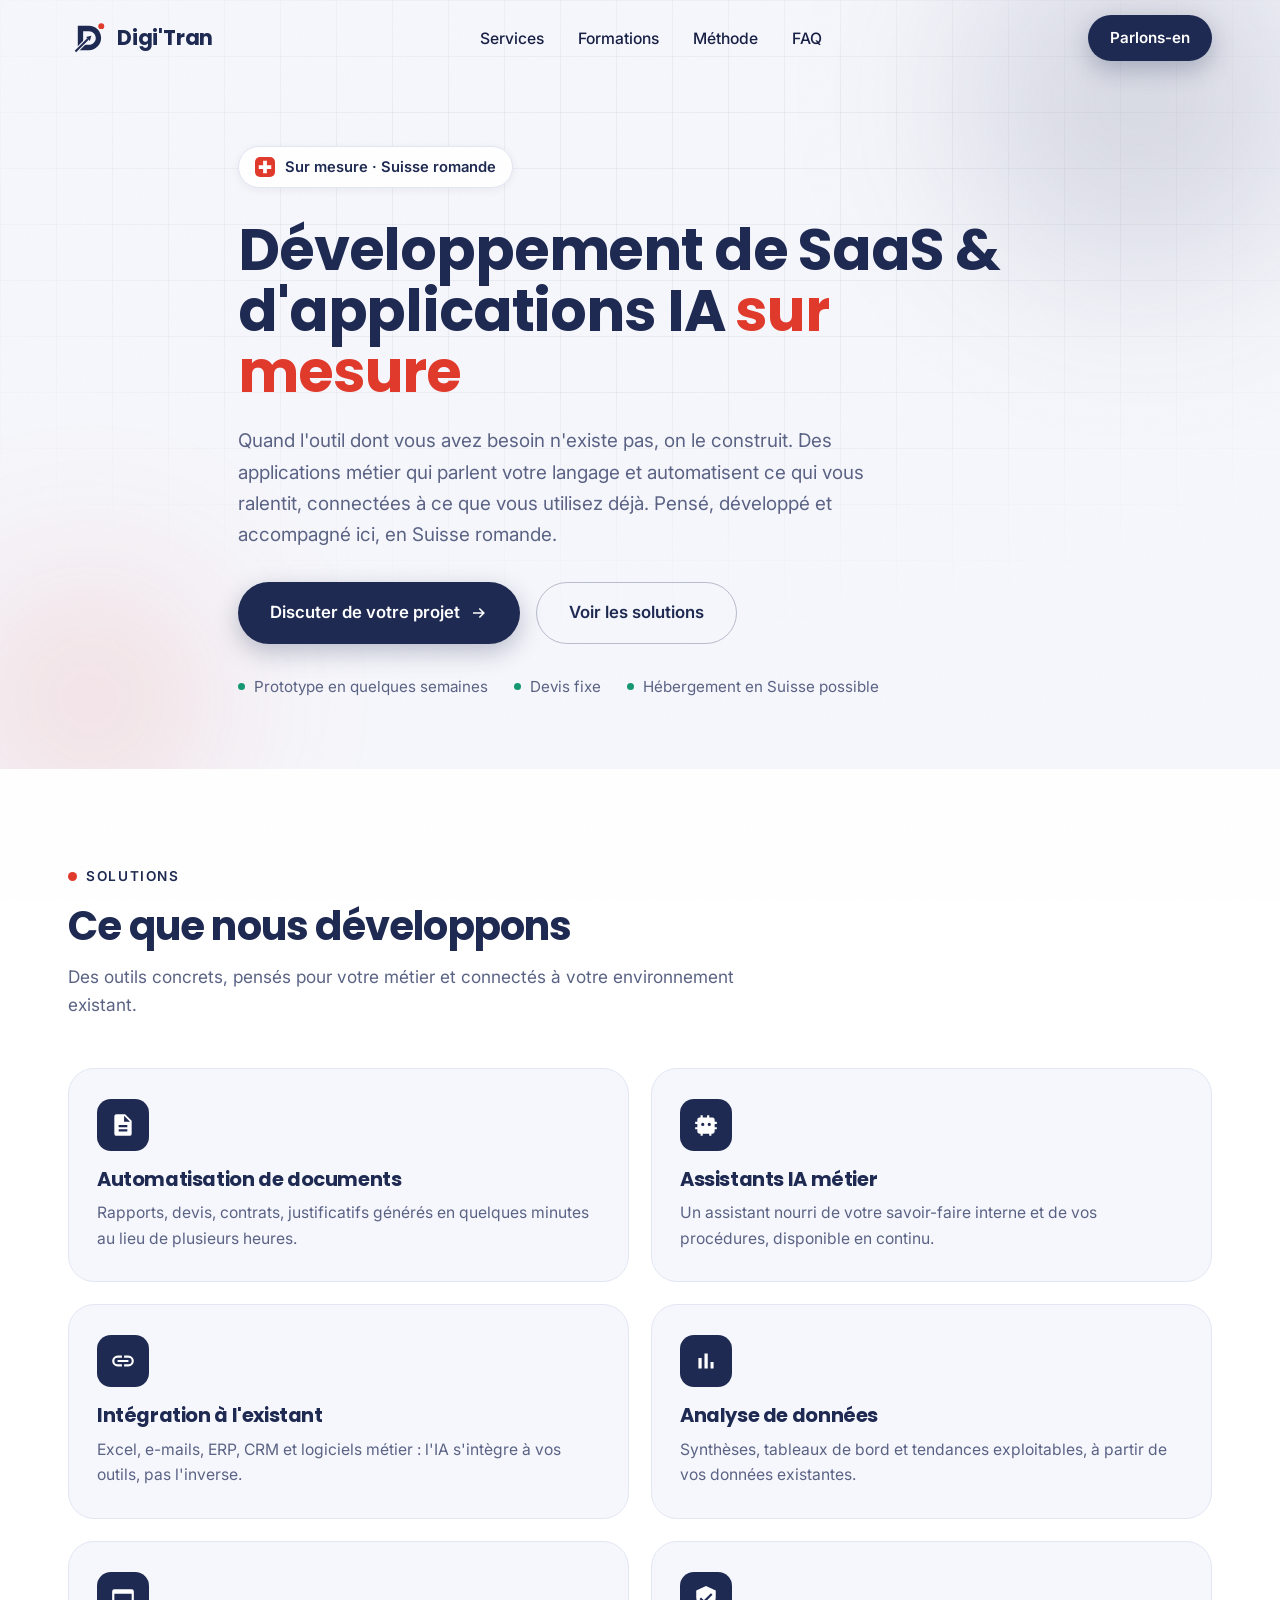
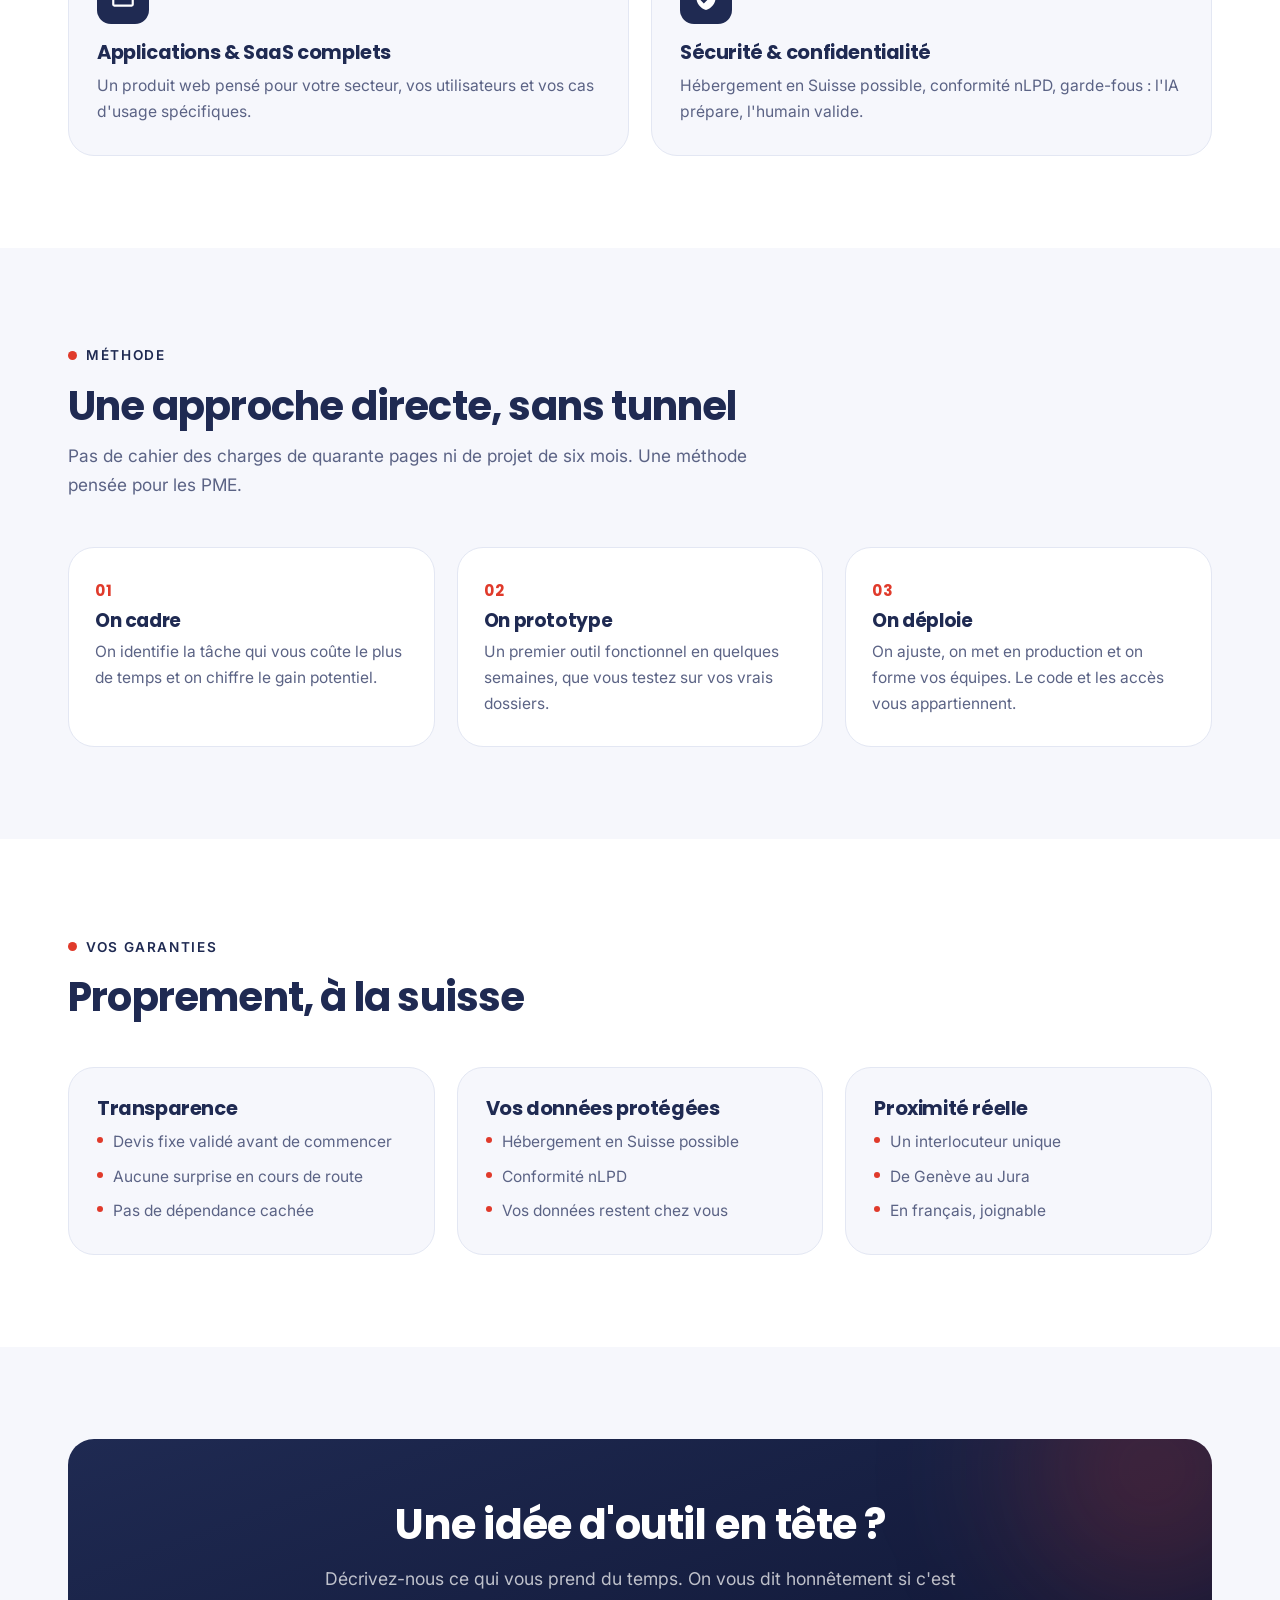
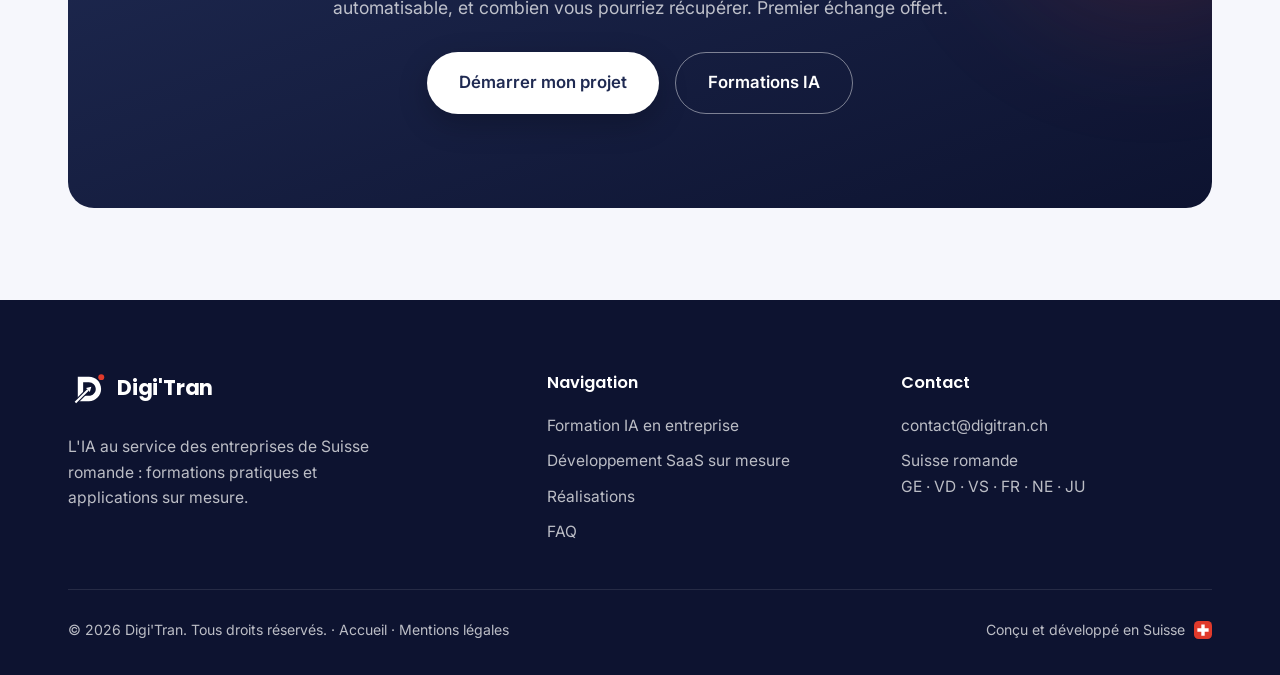
==== commit 68c64bfb: "Design riche pour les pages SEO (hero, cartes à icônes, étapes, CTA) - Hero avec halos + grille comm" ====
--- a/developpement-saas-sur-mesure.html
+++ b/developpement-saas-sur-mesure.html
@@ -70,65 +70,184 @@
       </a>
       <ul class="nav-links">
         <li><a href="index.html#services">Services</a></li>
-        <li><a href="index.html#realisations">Réalisations</a></li>
+        <li><a href="formation-ia-entreprise.html">Formations</a></li>
         <li><a href="index.html#methode">Méthode</a></li>
         <li><a href="index.html#faq">FAQ</a></li>
       </ul>
       <div class="nav-actions">
         <a class="btn btn-primary btn-nav magnetic" href="index.html#contact">Parlons-en</a>
+        <button class="nav-burger" id="burger" aria-expanded="false" aria-controls="mobile-menu" aria-label="Ouvrir le menu"><span></span><span></span></button>
       </div>
     </nav>
   </header>
 
+  <div class="mobile-menu" id="mobile-menu" aria-hidden="true">
+    <nav aria-label="Menu mobile">
+      <ul>
+        <li style="--i:0"><a href="index.html#services">Services</a></li>
+        <li style="--i:1"><a href="formation-ia-entreprise.html">Formations</a></li>
+        <li style="--i:2"><a href="index.html#methode">Méthode</a></li>
+        <li style="--i:3"><a href="index.html#faq">FAQ</a></li>
+        <li style="--i:4"><a href="index.html#contact">Contact</a></li>
+      </ul>
+      <p class="mobile-menu-foot">contact@digitran.ch · Suisse romande</p>
+    </nav>
+  </div>
+
   <main id="contenu">
-    <section class="section" style="padding-top: calc(var(--header-h) + 70px);">
-      <div class="container container-narrow">
-        <p class="sec-label"><span class="dot"></span>Sur mesure</p>
-        <h1 style="font-size: clamp(2.1rem, 5vw, 3.2rem); margin-bottom: 22px;">Développement de SaaS &amp;<br>d'applications IA sur mesure</h1>
-        <p class="sec-intro" style="font-size: 1.2rem; max-width: 720px;">
-          Quand l'outil dont vous avez besoin n'existe pas, Digi'Tran le construit. Des applications métier
-          qui parlent <strong>votre langage</strong> et automatisent ce qui vous ralentit, connectées à ce que
-          vous utilisez déjà. Pensé, développé et accompagné ici, en Suisse romande.
+
+    <!-- Hero -->
+    <section class="lp-hero">
+      <div class="hero-bg" aria-hidden="true">
+        <div class="orb orb-navy"></div>
+        <div class="orb orb-red"></div>
+        <div class="hero-grid"></div>
+      </div>
+      <div class="container lp-hero-inner">
+        <p class="hero-badge reveal" style="--d:.05s">
+          <svg class="swiss-cross" viewBox="0 0 32 32" aria-hidden="true"><rect width="32" height="32" rx="8" fill="#E03A2B"/><path fill="#fff" d="M13 6h6v7h7v6h-7v7h-6v-7H6v-6h7z"/></svg>
+          Sur mesure · Suisse romande
         </p>
-        <div class="hero-ctas" style="margin: 32px 0 0;">
+        <h1 class="lp-title reveal" style="--d:.12s">Développement de SaaS &amp;<br>d'applications IA <em>sur mesure</em></h1>
+        <p class="lp-lead reveal" style="--d:.2s">
+          Quand l'outil dont vous avez besoin n'existe pas, on le construit. Des applications métier qui parlent
+          votre langage et automatisent ce qui vous ralentit, connectées à ce que vous utilisez déjà. Pensé,
+          développé et accompagné ici, en Suisse romande.
+        </p>
+        <div class="hero-ctas reveal" style="--d:.28s">
           <a class="btn btn-primary btn-lg magnetic" href="index.html#contact">
             Discuter de votre projet
             <svg viewBox="0 0 24 24" aria-hidden="true"><path fill="currentColor" d="M13.2 5.2 19.9 12l-6.7 6.8-1.5-1.4 4.3-4.4H4v-2h12l-4.3-4.4z"/></svg>
           </a>
-        </div>
-      </div>
-    </section>
-
-    <section class="section" style="background: var(--surface); padding-top: 40px;">
-      <div class="container container-narrow">
-        <h2 style="font-size: clamp(1.6rem, 3.5vw, 2.2rem); margin-bottom: 18px;">Ce que nous développons</h2>
-        <ul class="service-list" style="font-size: 1.05rem;">
-          <li><strong>Automatisation de documents</strong> : rapports, devis, contrats, justificatifs générés en quelques minutes.</li>
-          <li><strong>Assistants IA métier</strong> nourris de votre savoir-faire interne et de vos procédures.</li>
-          <li><strong>Intégration à l'existant</strong> : Excel, e-mails, ERP, CRM et logiciels métier.</li>
-          <li><strong>Analyse de données</strong> : synthèses, tableaux de bord et tendances exploitables.</li>
-          <li><strong>Applications web &amp; SaaS complets</strong> pensés pour votre secteur et vos utilisateurs.</li>
+          <a class="btn btn-ghost btn-lg magnetic" href="#solutions">Voir les solutions</a>
+        </div>
+        <ul class="hero-trust reveal" style="--d:.36s">
+          <li>Prototype en quelques semaines</li>
+          <li>Devis fixe</li>
+          <li>Hébergement en Suisse possible</li>
         </ul>
       </div>
     </section>
 
-    <section class="section" style="padding-top: 50px;">
-      <div class="container container-narrow">
-        <h2 style="font-size: clamp(1.6rem, 3.5vw, 2.2rem); margin-bottom: 18px;">Notre approche</h2>
-        <p class="sec-intro" style="margin-bottom: 22px;">
-          Pas de cahier des charges de quarante pages ni de tunnel de six mois. Une méthode directe, pensée pour
-          les PME de Suisse romande : un premier <strong>prototype fonctionnel en quelques semaines</strong>, que
-          vous testez sur vos vrais dossiers, puis on ajuste et on déploie.
-        </p>
-        <ul class="service-list" style="font-size: 1.05rem;">
-          <li>Devis fixe validé avant de commencer — sans surprise.</li>
-          <li>Hébergement en Suisse possible — vos données restent chez vous.</li>
-          <li>Le code et les accès vous appartiennent — aucune dépendance cachée.</li>
-          <li>Conformité nLPD et garde-fous : l'IA prépare, l'humain valide.</li>
-        </ul>
-        <div class="hero-ctas" style="margin-top: 30px;">
-          <a class="btn btn-primary btn-lg magnetic" href="index.html#contact">Démarrer mon projet</a>
-          <a class="btn btn-ghost btn-lg magnetic" href="formation-ia-entreprise.html">Voir aussi : formations IA</a>
+    <!-- Ce que nous développons -->
+    <section class="lp-section lp-section-alt" id="solutions">
+      <div class="container">
+        <div class="lp-head reveal">
+          <span class="sec-label"><span class="dot"></span>Solutions</span>
+          <h2>Ce que nous développons</h2>
+          <p>Des outils concrets, pensés pour votre métier et connectés à votre environnement existant.</p>
+        </div>
+        <div class="lp-grid">
+          <article class="lp-card reveal" style="--d:.05s">
+            <div class="lp-ico"><svg viewBox="0 0 24 24"><path fill="currentColor" d="M14 2H6a2 2 0 0 0-2 2v16a2 2 0 0 0 2 2h12a2 2 0 0 0 2-2V8l-6-6zm2 16H8v-2h8v2zm0-4H8v-2h8v2zm-3-5V3.5L18.5 9H13z"/></svg></div>
+            <h3>Automatisation de documents</h3>
+            <p>Rapports, devis, contrats, justificatifs générés en quelques minutes au lieu de plusieurs heures.</p>
+          </article>
+          <article class="lp-card reveal" style="--d:.1s">
+            <div class="lp-ico"><svg viewBox="0 0 24 24"><path fill="currentColor" d="M20 9V7a2 2 0 0 0-2-2h-3V3h-2v2H9V3H7v2H6a2 2 0 0 0-2 2v2H2v2h2v3H2v2h2v2a2 2 0 0 0 2 2h1v2h2v-2h6v2h2v-2h1a2 2 0 0 0 2-2v-2h2v-2h-2v-3h2V9h-2zM9 13a1.5 1.5 0 1 1 0-3 1.5 1.5 0 0 1 0 3zm6 0a1.5 1.5 0 1 1 0-3 1.5 1.5 0 0 1 0 3z"/></svg></div>
+            <h3>Assistants IA métier</h3>
+            <p>Un assistant nourri de votre savoir-faire interne et de vos procédures, disponible en continu.</p>
+          </article>
+          <article class="lp-card reveal" style="--d:.05s">
+            <div class="lp-ico"><svg viewBox="0 0 24 24"><path fill="currentColor" d="M17 7h-4v2h4a3 3 0 0 1 0 6h-4v2h4a5 5 0 0 0 0-10zm-6 8H7a3 3 0 0 1 0-6h4V7H7a5 5 0 0 0 0 10h4v-2zM7 11h10v2H7z"/></svg></div>
+            <h3>Intégration à l'existant</h3>
+            <p>Excel, e-mails, ERP, CRM et logiciels métier : l'IA s'intègre à vos outils, pas l'inverse.</p>
+          </article>
+          <article class="lp-card reveal" style="--d:.1s">
+            <div class="lp-ico"><svg viewBox="0 0 24 24"><path fill="currentColor" d="M5 9.2h3V19H5zM10.6 5h3v14h-3zm5.6 8H19v6h-2.8z"/></svg></div>
+            <h3>Analyse de données</h3>
+            <p>Synthèses, tableaux de bord et tendances exploitables, à partir de vos données existantes.</p>
+          </article>
+          <article class="lp-card reveal" style="--d:.05s">
+            <div class="lp-ico"><svg viewBox="0 0 24 24"><path fill="currentColor" d="M4 4h16a2 2 0 0 1 2 2v12a2 2 0 0 1-2 2H4a2 2 0 0 1-2-2V6a2 2 0 0 1 2-2zm0 4v10h16V8H4z"/></svg></div>
+            <h3>Applications &amp; SaaS complets</h3>
+            <p>Un produit web pensé pour votre secteur, vos utilisateurs et vos cas d'usage spécifiques.</p>
+          </article>
+          <article class="lp-card reveal" style="--d:.1s">
+            <div class="lp-ico"><svg viewBox="0 0 24 24"><path fill="currentColor" d="M12 1 3 5v6c0 5.55 3.84 10.74 9 12 5.16-1.26 9-6.45 9-12V5l-9-4zm-2 16-4-4 1.41-1.41L10 14.17l6.59-6.59L18 9l-8 8z"/></svg></div>
+            <h3>Sécurité &amp; confidentialité</h3>
+            <p>Hébergement en Suisse possible, conformité nLPD, garde-fous : l'IA prépare, l'humain valide.</p>
+          </article>
+        </div>
+      </div>
+    </section>
+
+    <!-- Notre approche -->
+    <section class="lp-section">
+      <div class="container">
+        <div class="lp-head reveal">
+          <span class="sec-label"><span class="dot"></span>Méthode</span>
+          <h2>Une approche directe, sans tunnel</h2>
+          <p>Pas de cahier des charges de quarante pages ni de projet de six mois. Une méthode pensée pour les PME.</p>
+        </div>
+        <div class="lp-steps">
+          <div class="lp-step reveal" style="--d:.05s">
+            <span class="n">01</span>
+            <h3>On cadre</h3>
+            <p>On identifie la tâche qui vous coûte le plus de temps et on chiffre le gain potentiel.</p>
+          </div>
+          <div class="lp-step reveal" style="--d:.15s">
+            <span class="n">02</span>
+            <h3>On prototype</h3>
+            <p>Un premier outil fonctionnel en quelques semaines, que vous testez sur vos vrais dossiers.</p>
+          </div>
+          <div class="lp-step reveal" style="--d:.25s">
+            <span class="n">03</span>
+            <h3>On déploie</h3>
+            <p>On ajuste, on met en production et on forme vos équipes. Le code et les accès vous appartiennent.</p>
+          </div>
+        </div>
+      </div>
+    </section>
+
+    <!-- Garanties -->
+    <section class="lp-section lp-section-alt">
+      <div class="container">
+        <div class="lp-head reveal">
+          <span class="sec-label"><span class="dot"></span>Vos garanties</span>
+          <h2>Proprement, à la suisse</h2>
+        </div>
+        <div class="lp-grid lp-grid-3">
+          <article class="lp-card reveal" style="--d:.05s">
+            <h3>Transparence</h3>
+            <ul class="lp-card-list">
+              <li>Devis fixe validé avant de commencer</li>
+              <li>Aucune surprise en cours de route</li>
+              <li>Pas de dépendance cachée</li>
+            </ul>
+          </article>
+          <article class="lp-card reveal" style="--d:.12s">
+            <h3>Vos données protégées</h3>
+            <ul class="lp-card-list">
+              <li>Hébergement en Suisse possible</li>
+              <li>Conformité nLPD</li>
+              <li>Vos données restent chez vous</li>
+            </ul>
+          </article>
+          <article class="lp-card reveal" style="--d:.19s">
+            <h3>Proximité réelle</h3>
+            <ul class="lp-card-list">
+              <li>Un interlocuteur unique</li>
+              <li>De Genève au Jura</li>
+              <li>En français, joignable</li>
+            </ul>
+          </article>
+        </div>
+      </div>
+    </section>
+
+    <!-- CTA -->
+    <section class="lp-section">
+      <div class="container">
+        <div class="lp-cta reveal">
+          <div class="lp-cta-inner">
+            <h2>Une idée d'outil en tête&nbsp;?</h2>
+            <p>Décrivez-nous ce qui vous prend du temps. On vous dit honnêtement si c'est automatisable, et combien vous pourriez récupérer. Premier échange offert.</p>
+            <div class="hero-ctas" style="justify-content:center;">
+              <a class="btn btn-light btn-lg magnetic" href="index.html#contact">Démarrer mon projet</a>
+              <a class="btn btn-outline-light btn-lg magnetic" href="formation-ia-entreprise.html">Formations IA</a>
+            </div>
+          </div>
         </div>
       </div>
     </section>
@@ -136,7 +255,38 @@
 
   <footer class="footer">
     <div class="container">
-      <div class="footer-bottom" style="border:0; padding-top: 0;">
+      <div class="footer-grid">
+        <div class="footer-brand">
+          <a class="brand brand-light" href="index.html" aria-label="Digi'Tran — accueil">
+            <svg class="logo-mark" viewBox="0 0 512 512" aria-hidden="true" focusable="false">
+              <defs><mask id="cut-foot"><rect width="512" height="512" fill="#fff"/><line x1="70" y1="468" x2="252" y2="286" stroke="#000" stroke-width="58"/></mask></defs>
+              <path fill="currentColor" fill-rule="evenodd" mask="url(#cut-foot)" d="M132 92h150c90.6 0 164 73.4 164 164s-73.4 164-164 164H132V92zm72 72v184h78c50.8 0 92-41.2 92-92s-41.2-92-92-92h-78z"/>
+              <line x1="100" y1="438" x2="269" y2="269" stroke="currentColor" stroke-width="27"/>
+              <path fill="currentColor" d="M314 224 243 244l51 51z"/>
+              <circle class="logo-dot" cx="448" cy="96" r="40" fill="#E03A2B"/>
+            </svg>
+            <span class="brand-name">Digi'Tran</span>
+          </a>
+          <p>L'IA au service des entreprises de Suisse romande : formations pratiques et applications sur mesure.</p>
+        </div>
+        <nav class="footer-nav" aria-label="Navigation pied de page">
+          <p class="footer-title">Navigation</p>
+          <ul>
+            <li><a href="formation-ia-entreprise.html">Formation IA en entreprise</a></li>
+            <li><a href="developpement-saas-sur-mesure.html">Développement SaaS sur mesure</a></li>
+            <li><a href="index.html#realisations">Réalisations</a></li>
+            <li><a href="index.html#faq">FAQ</a></li>
+          </ul>
+        </nav>
+        <div class="footer-contact">
+          <p class="footer-title">Contact</p>
+          <ul>
+            <li><a href="mailto:contact@digitran.ch">contact@digitran.ch</a></li>
+            <li>Suisse romande<br>GE · VD · VS · FR · NE · JU</li>
+          </ul>
+        </div>
+      </div>
+      <div class="footer-bottom">
         <p>© 2026 Digi'Tran. Tous droits réservés. · <a href="index.html">Accueil</a> · <a href="mentions-legales.html">Mentions légales</a></p>
         <p class="footer-swiss">Conçu et développé en Suisse
           <svg class="swiss-cross" viewBox="0 0 32 32" aria-hidden="true"><rect width="32" height="32" rx="8" fill="#E03A2B"/><path fill="#fff" d="M13 6h6v7h7v6h-7v7h-6v-7H6v-6h7z"/></svg>
--- a/styles.css
+++ b/styles.css
@@ -1108,6 +1108,79 @@
 @keyframes wizCheckM { to { stroke-dashoffset: 0; } }
 
 /* ============================================================
+   Pages SEO (landing)
+   ============================================================ */
+.lp-hero {
+  position: relative; overflow: hidden;
+  display: flex; align-items: center; min-height: 62vh;
+  padding: calc(var(--header-h) + 70px) 0 70px;
+}
+.lp-hero-inner { position: relative; max-width: 860px; }
+.lp-title {
+  font-family: var(--font-head); font-weight: 700; letter-spacing: -0.02em;
+  line-height: 1.06; font-size: clamp(2.2rem, 5.2vw, 3.6rem);
+  color: var(--navy); margin: 6px 0 22px;
+}
+.lp-title em { font-style: normal; color: var(--red); }
+.lp-lead { color: var(--muted); font-size: 1.18rem; max-width: 680px; margin-bottom: 32px; }
+
+.lp-section { padding: 92px 0; }
+.lp-section-alt { background: var(--surface); }
+.lp-head { max-width: 680px; margin-bottom: 48px; }
+.lp-head h2 { font-size: clamp(1.7rem, 3.6vw, 2.5rem); margin-bottom: 14px; }
+.lp-head p { color: var(--muted); font-size: 1.08rem; }
+
+.lp-grid { display: grid; grid-template-columns: repeat(2, 1fr); gap: 22px; }
+.lp-grid-3 { grid-template-columns: repeat(3, 1fr); }
+.lp-card {
+  background: var(--surface); border: 1px solid var(--line); border-radius: var(--radius-lg);
+  padding: 30px 28px;
+  transition: box-shadow 0.35s ease, border-color 0.35s ease, translate 0.35s var(--ease-out);
+}
+.lp-section-alt .lp-card { background: var(--bg); }
+.lp-card:hover { translate: 0 -6px; box-shadow: var(--shadow-md); border-color: transparent; }
+.lp-ico {
+  width: 52px; height: 52px; border-radius: 14px; margin-bottom: 18px;
+  background: var(--navy); color: #fff;
+  display: inline-flex; align-items: center; justify-content: center;
+  transition: background-color 0.35s ease, transform 0.35s var(--ease-out);
+}
+.lp-ico svg { width: 26px; height: 26px; }
+.lp-card:hover .lp-ico { background: var(--red); transform: rotate(-6deg) scale(1.06); }
+.lp-card h3 { font-size: 1.22rem; margin-bottom: 10px; }
+.lp-card p { color: var(--muted); font-size: 0.98rem; }
+.lp-card-list { display: grid; gap: 9px; margin-top: 6px; }
+.lp-card-list li { display: flex; gap: 10px; align-items: flex-start; color: var(--muted); font-size: 0.97rem; }
+.lp-card-list li::before { content: ""; flex: none; margin-top: 8px; width: 6px; height: 6px; border-radius: 50%; background: var(--red); }
+
+.lp-steps { display: grid; grid-template-columns: repeat(3, 1fr); gap: 22px; counter-reset: lp; }
+.lp-step {
+  position: relative; background: var(--surface); border: 1px solid var(--line);
+  border-radius: var(--radius-lg); padding: 30px 26px;
+}
+.lp-section-alt .lp-step { background: var(--bg); }
+.lp-step .n {
+  font-family: var(--font-head); font-weight: 700; font-size: 0.95rem;
+  color: var(--red); display: block; margin-bottom: 8px; letter-spacing: 0.06em;
+}
+.lp-step h3 { font-size: 1.18rem; margin-bottom: 8px; }
+.lp-step p { color: var(--muted); font-size: 0.97rem; }
+
+.lp-cta {
+  position: relative; overflow: hidden; text-align: center; color: #fff;
+  background: linear-gradient(160deg, var(--navy) 0%, var(--navy-darker) 100%);
+  border-radius: var(--radius-lg); padding: 64px 32px;
+}
+.lp-cta::after {
+  content: ""; position: absolute; width: 420px; height: 420px; border-radius: 50%;
+  right: -150px; top: -180px;
+  background: radial-gradient(circle, rgba(224, 58, 43, 0.3), transparent 65%); filter: blur(60px);
+}
+.lp-cta-inner { position: relative; max-width: 640px; margin: 0 auto; }
+.lp-cta h2 { color: #fff; font-size: clamp(1.8rem, 4vw, 2.6rem); margin-bottom: 16px; }
+.lp-cta p { color: var(--muted-light); font-size: 1.1rem; margin-bottom: 30px; }
+
+/* ============================================================
    Responsive
    ============================================================ */
 @media (max-width: 1080px) {
@@ -1132,6 +1205,8 @@
   .works-grid { grid-template-columns: 1fr; }
   .work-card-cta { grid-column: auto; }
   .footer-grid { grid-template-columns: 1fr; gap: 36px; }
+  .lp-grid, .lp-grid-3, .lp-steps { grid-template-columns: 1fr; }
+  .lp-section { padding: 64px 0; }
 }
 
 @media (max-width: 620px) {
